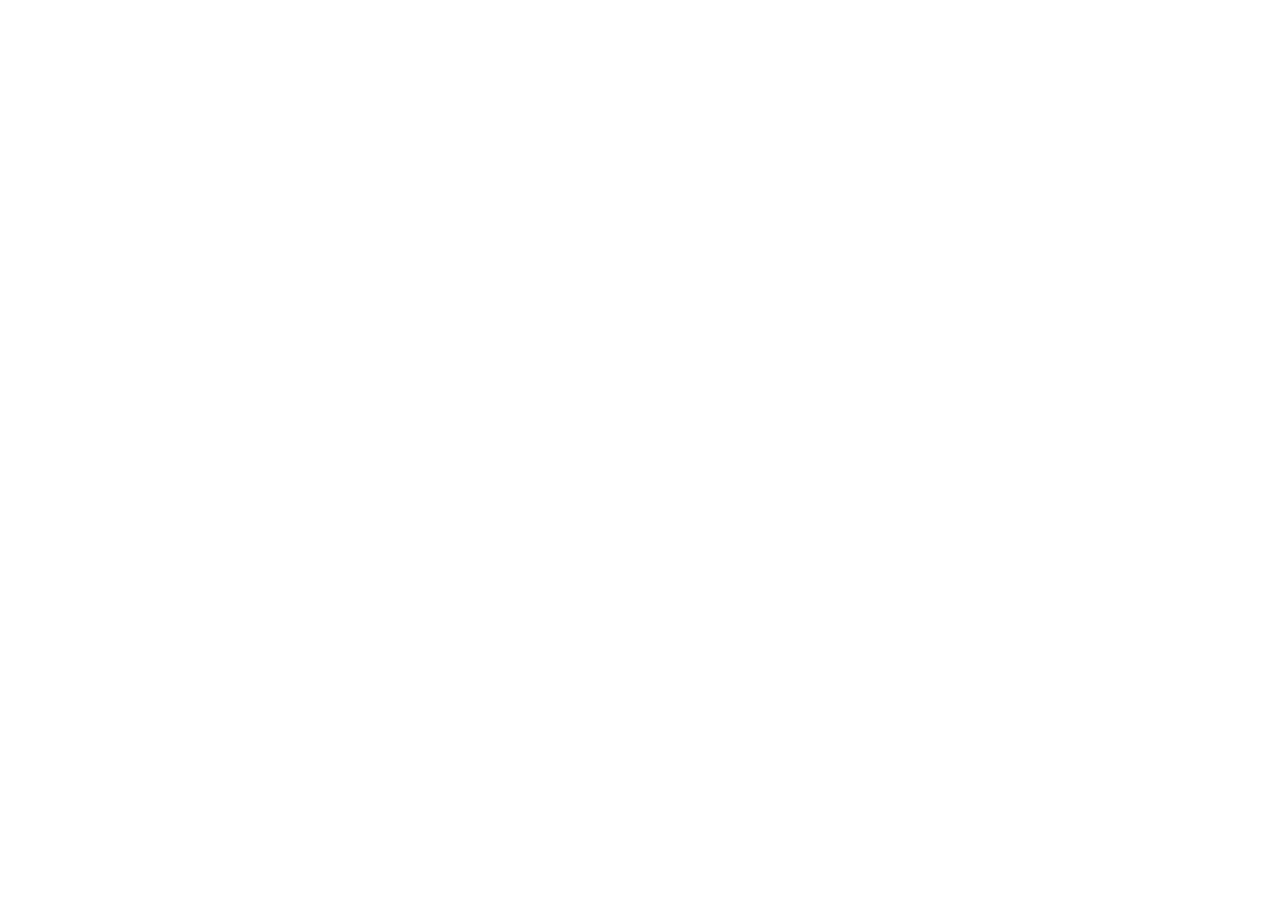
==== index.html @ 864fdc72 "création du depot ,arborescence et structurehtml" ====
<!DOCTYPE html>
<html lang="fr">
<head>
    <meta charset="UTF-8">
    <meta name="viewport" content="width=device-width, initial-scale=1.0">
    <title>contact AfriconnectSummit</title>
    <link rel="stylesheet" href="css/style.css">
</head>
<body>





 <script src="js/main.js"></script>
</body>
</html>
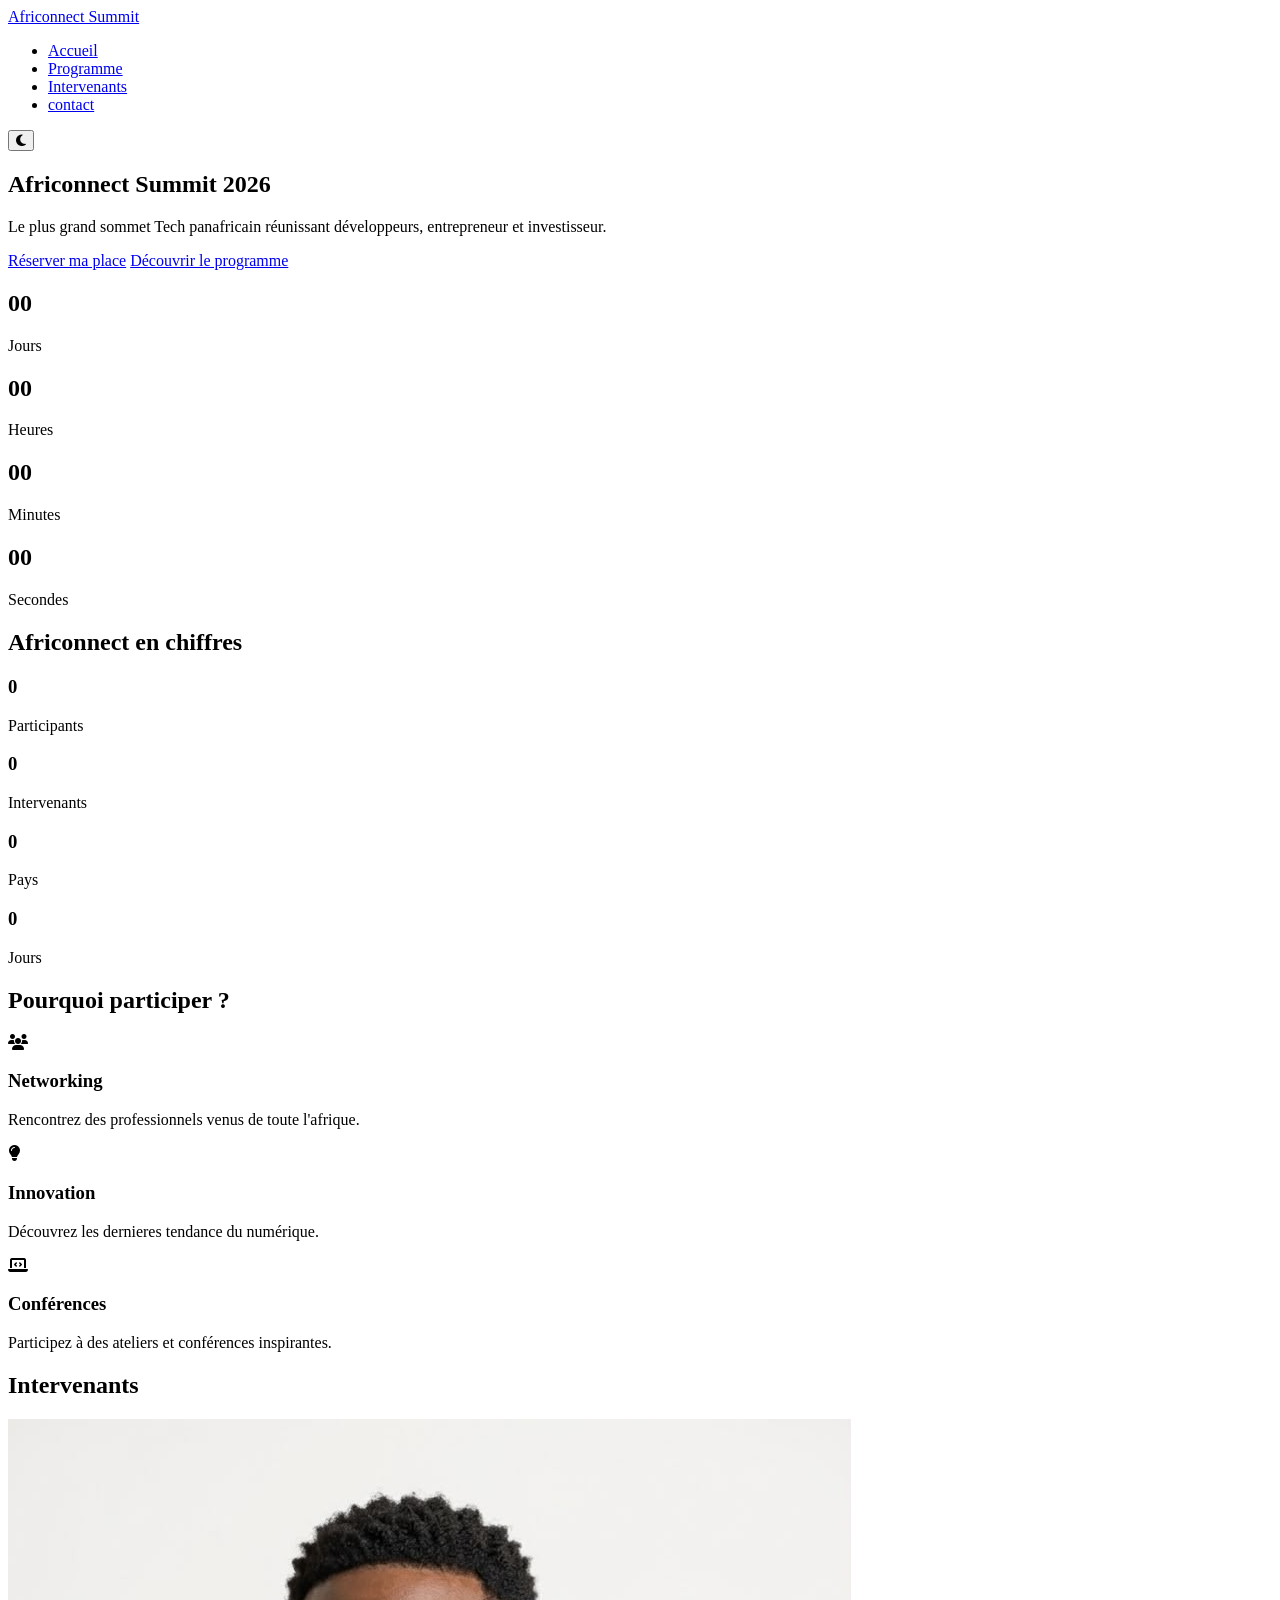
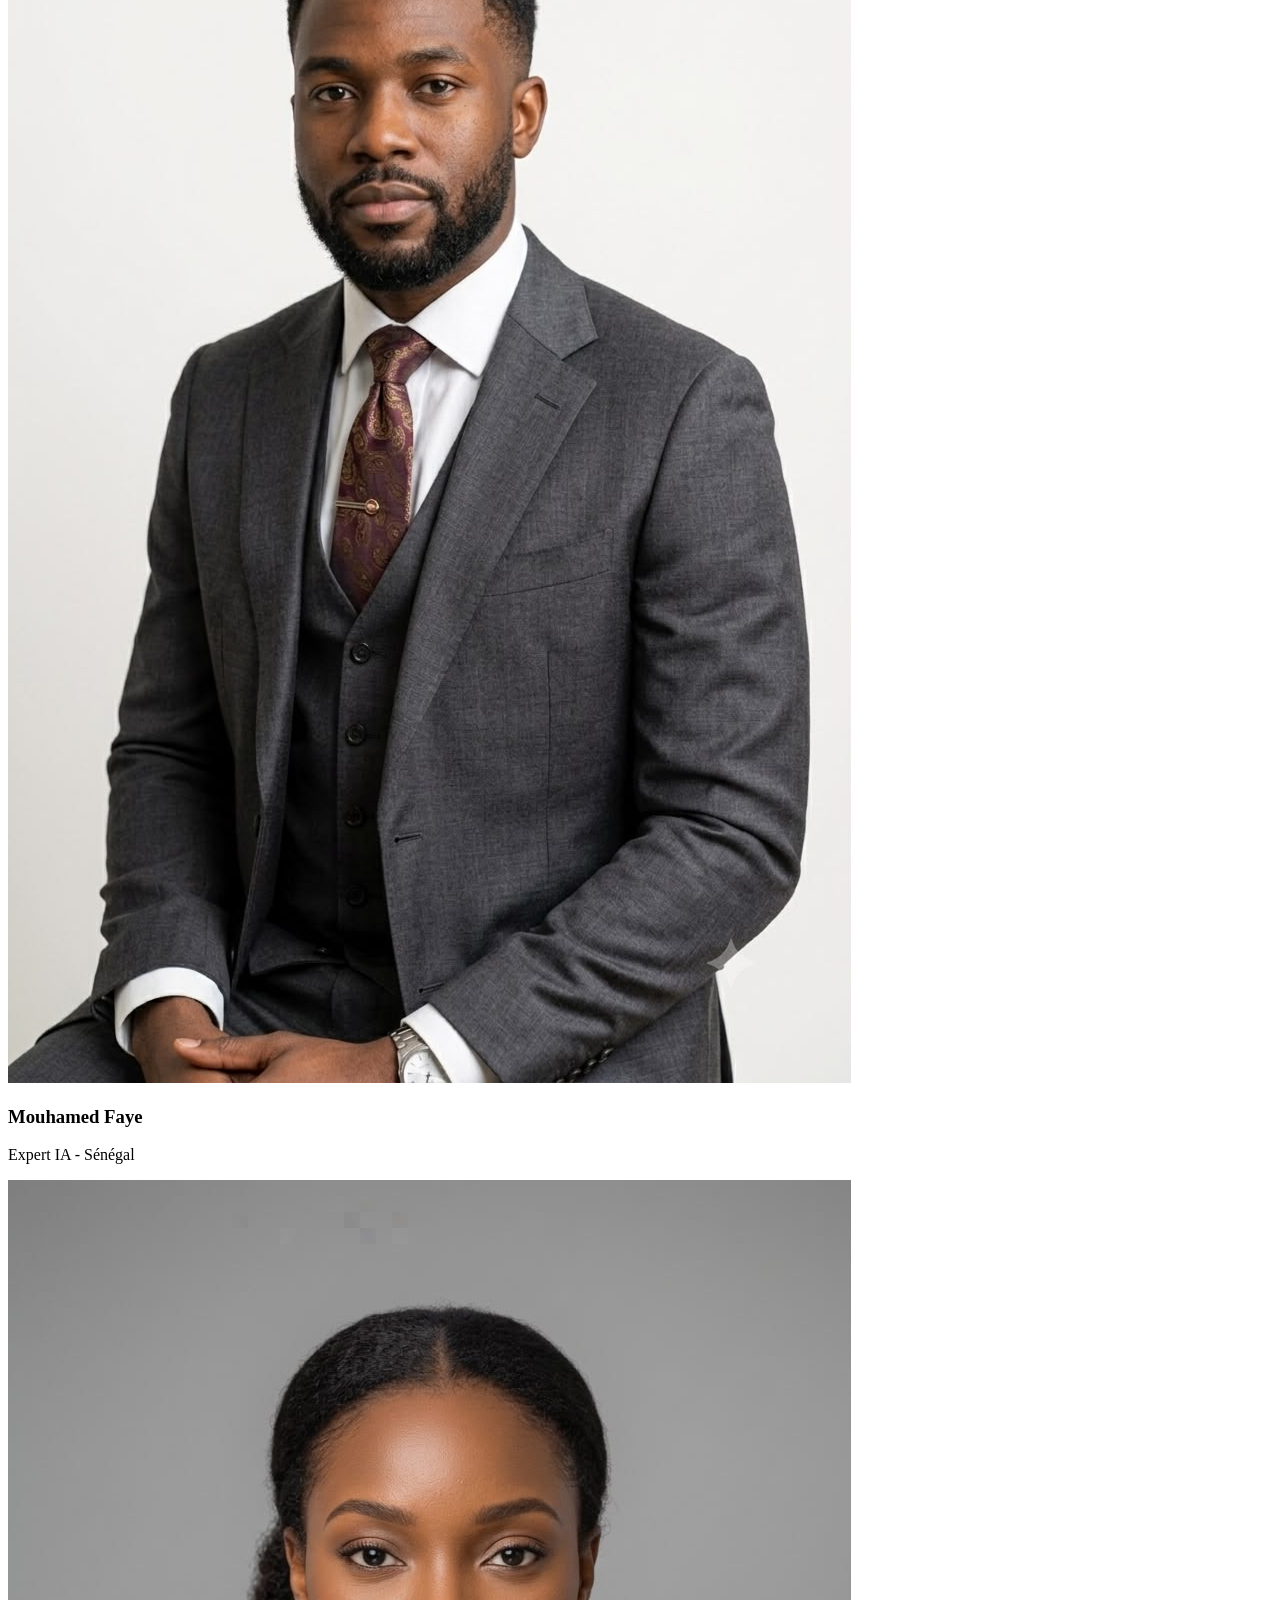
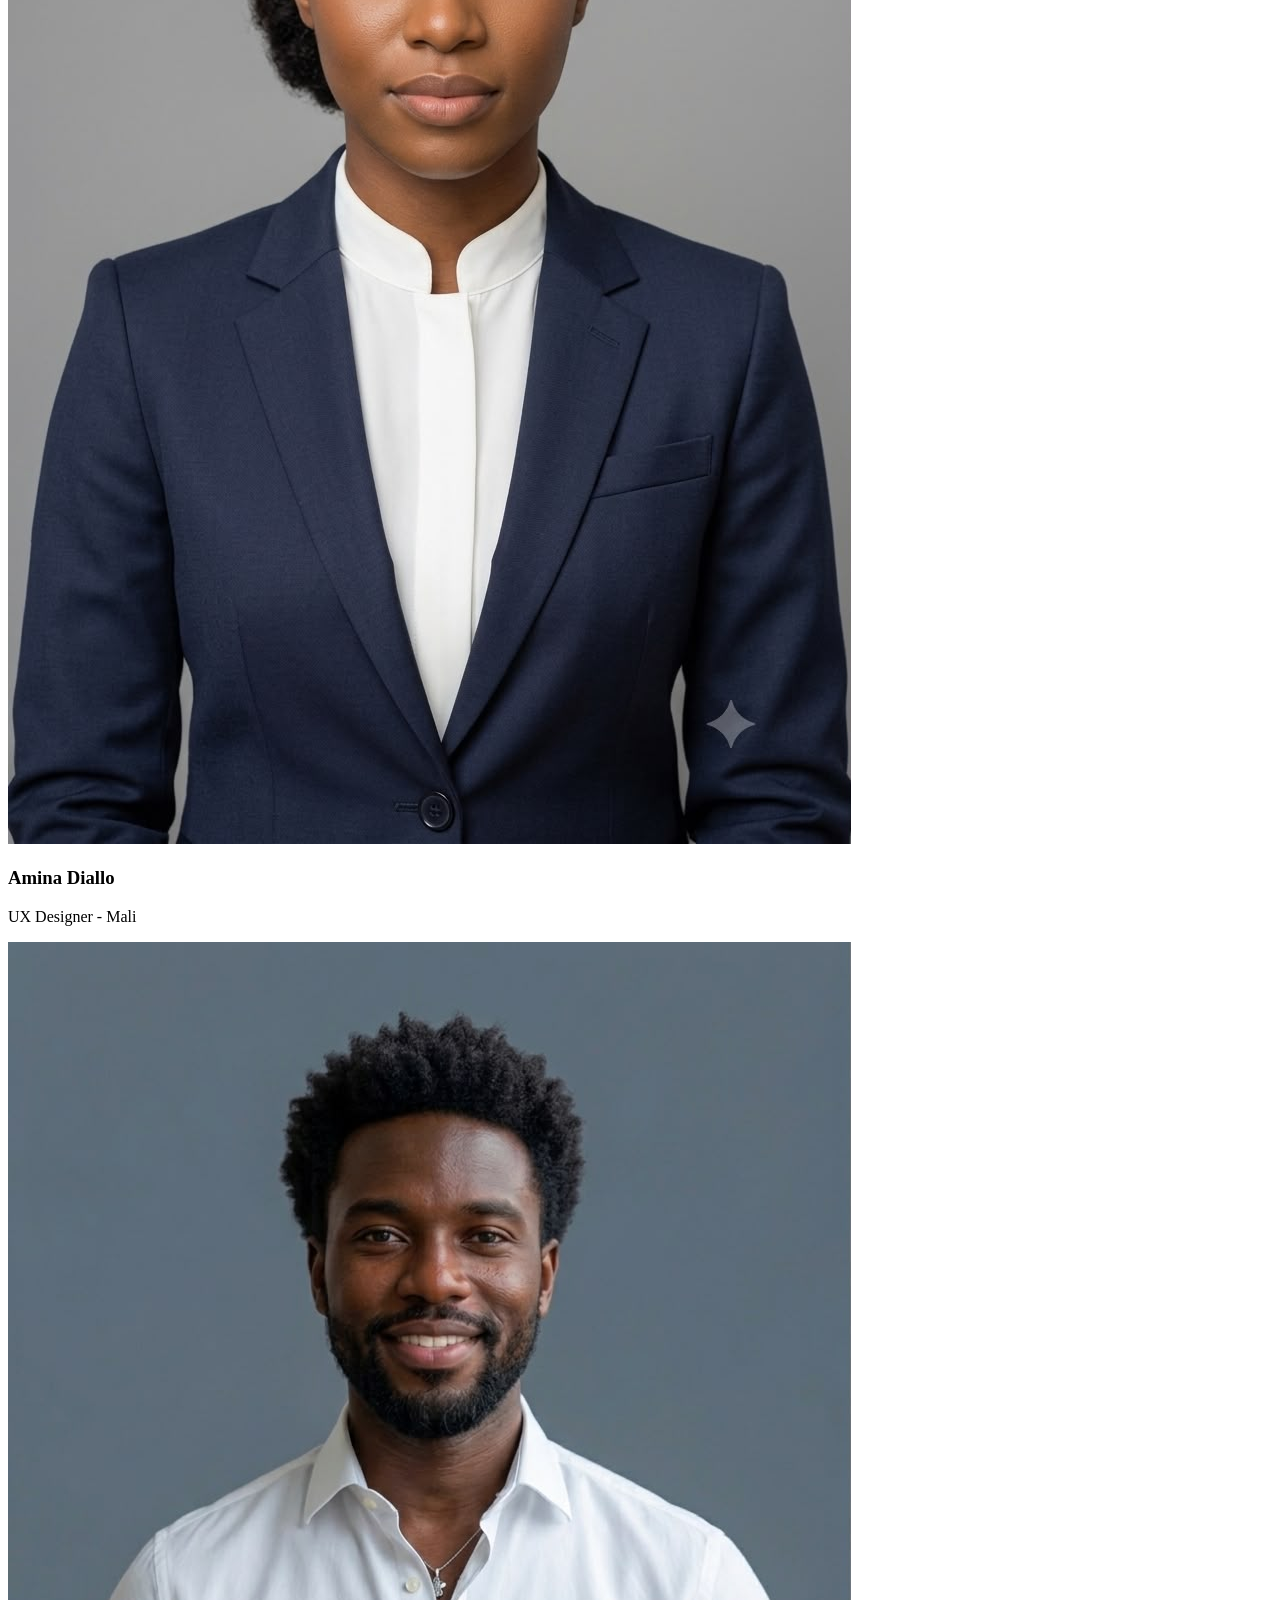
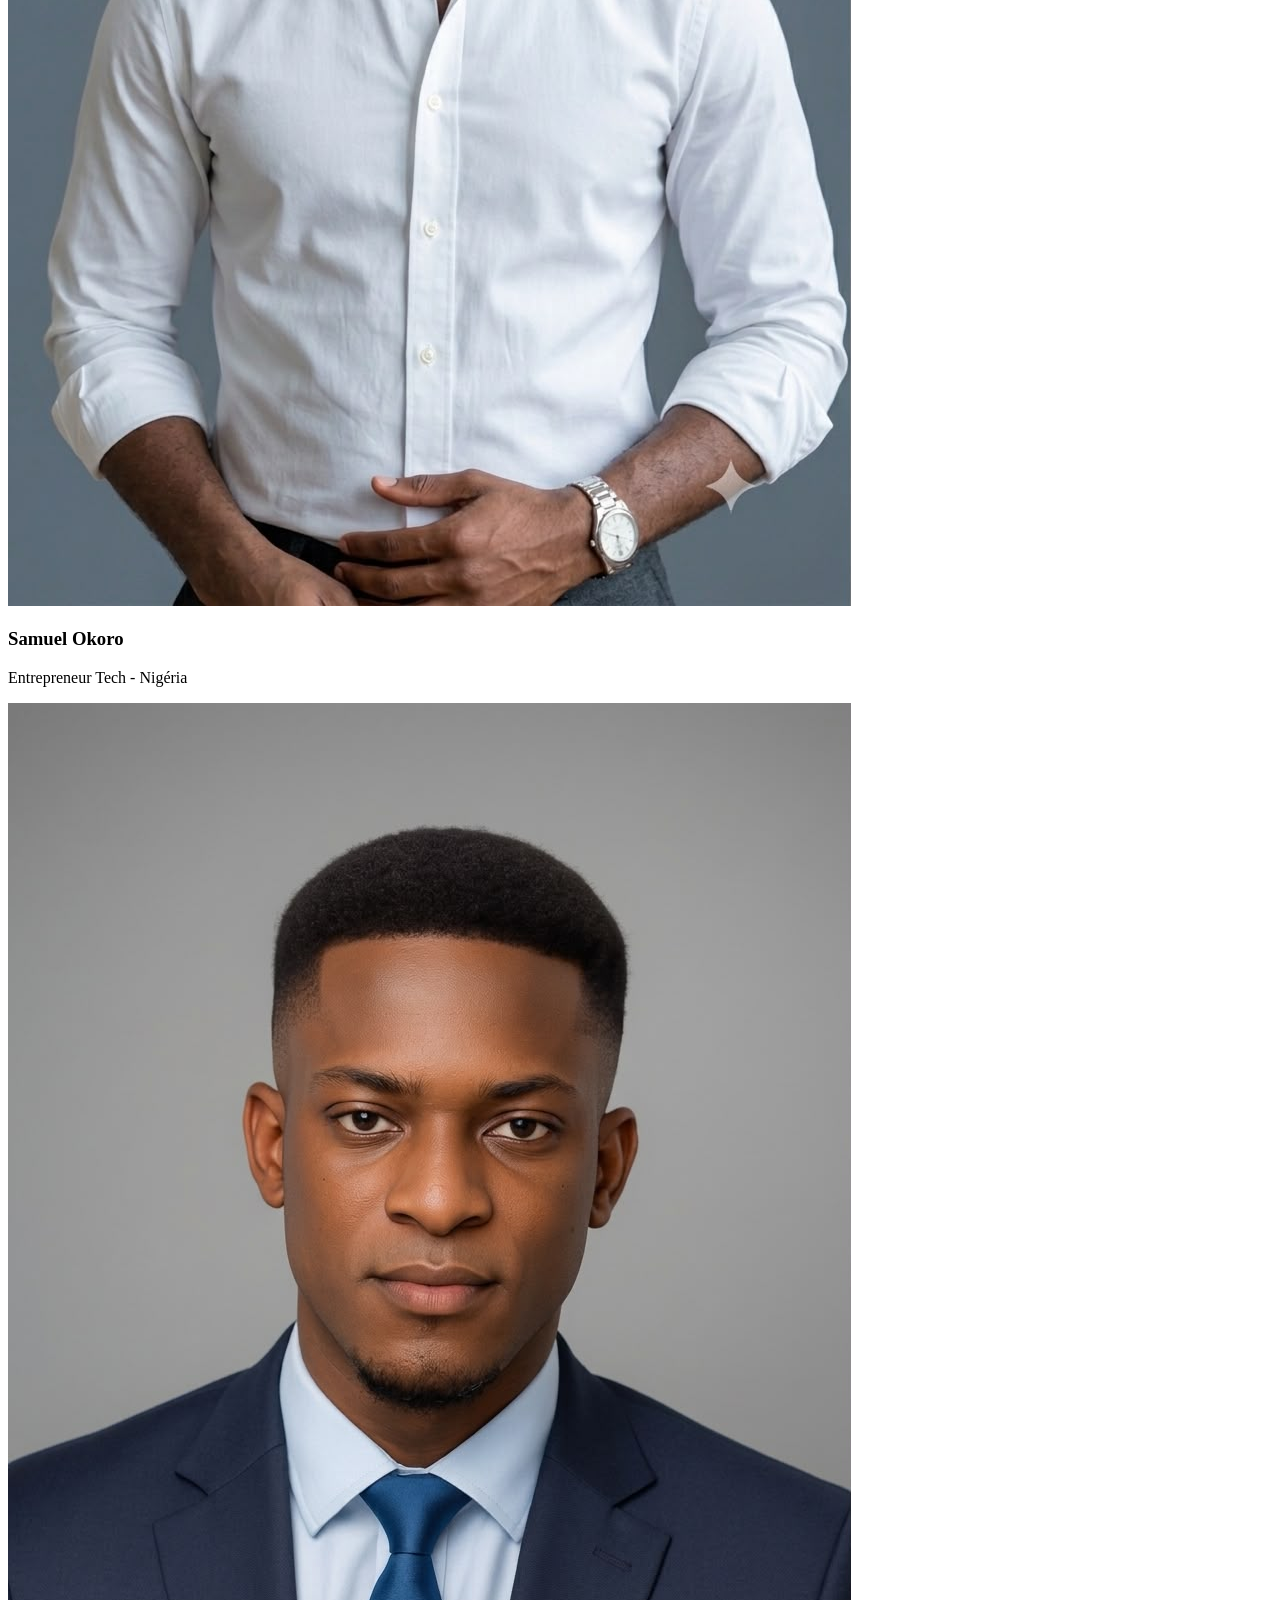
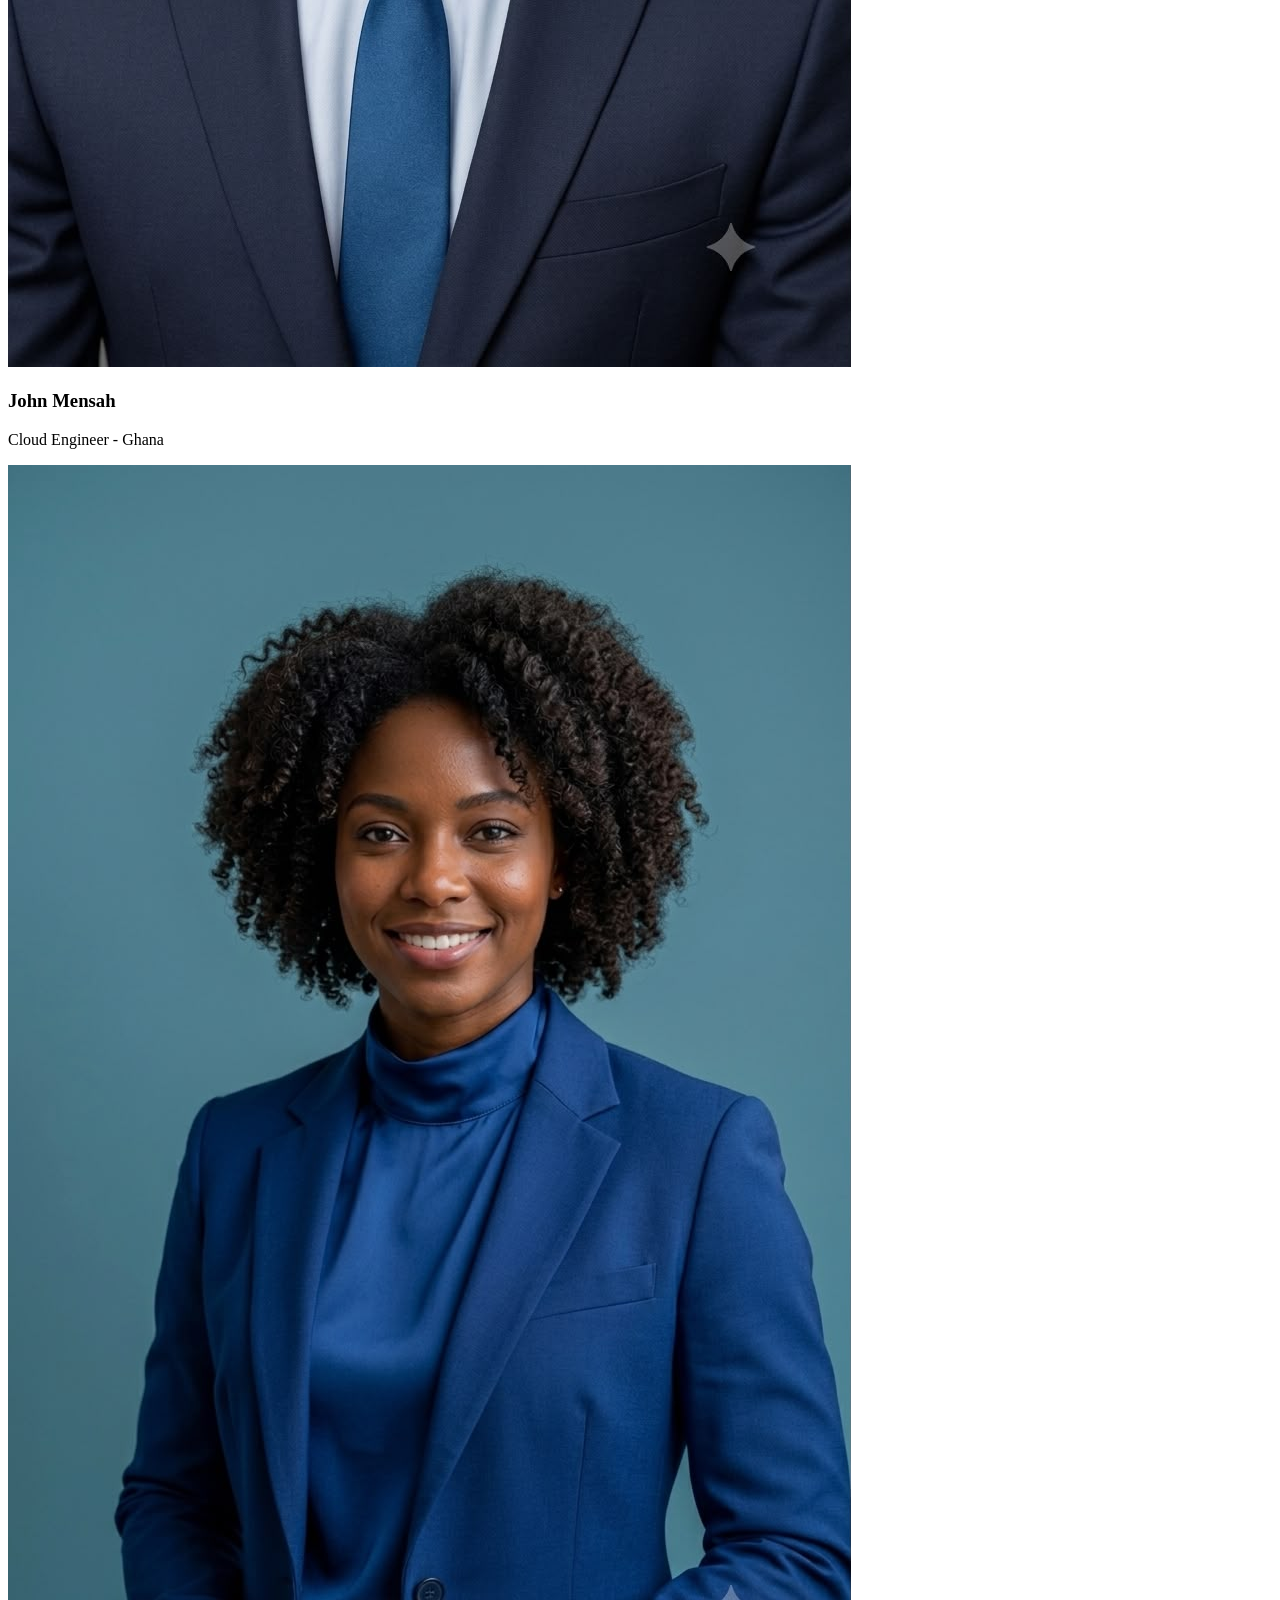
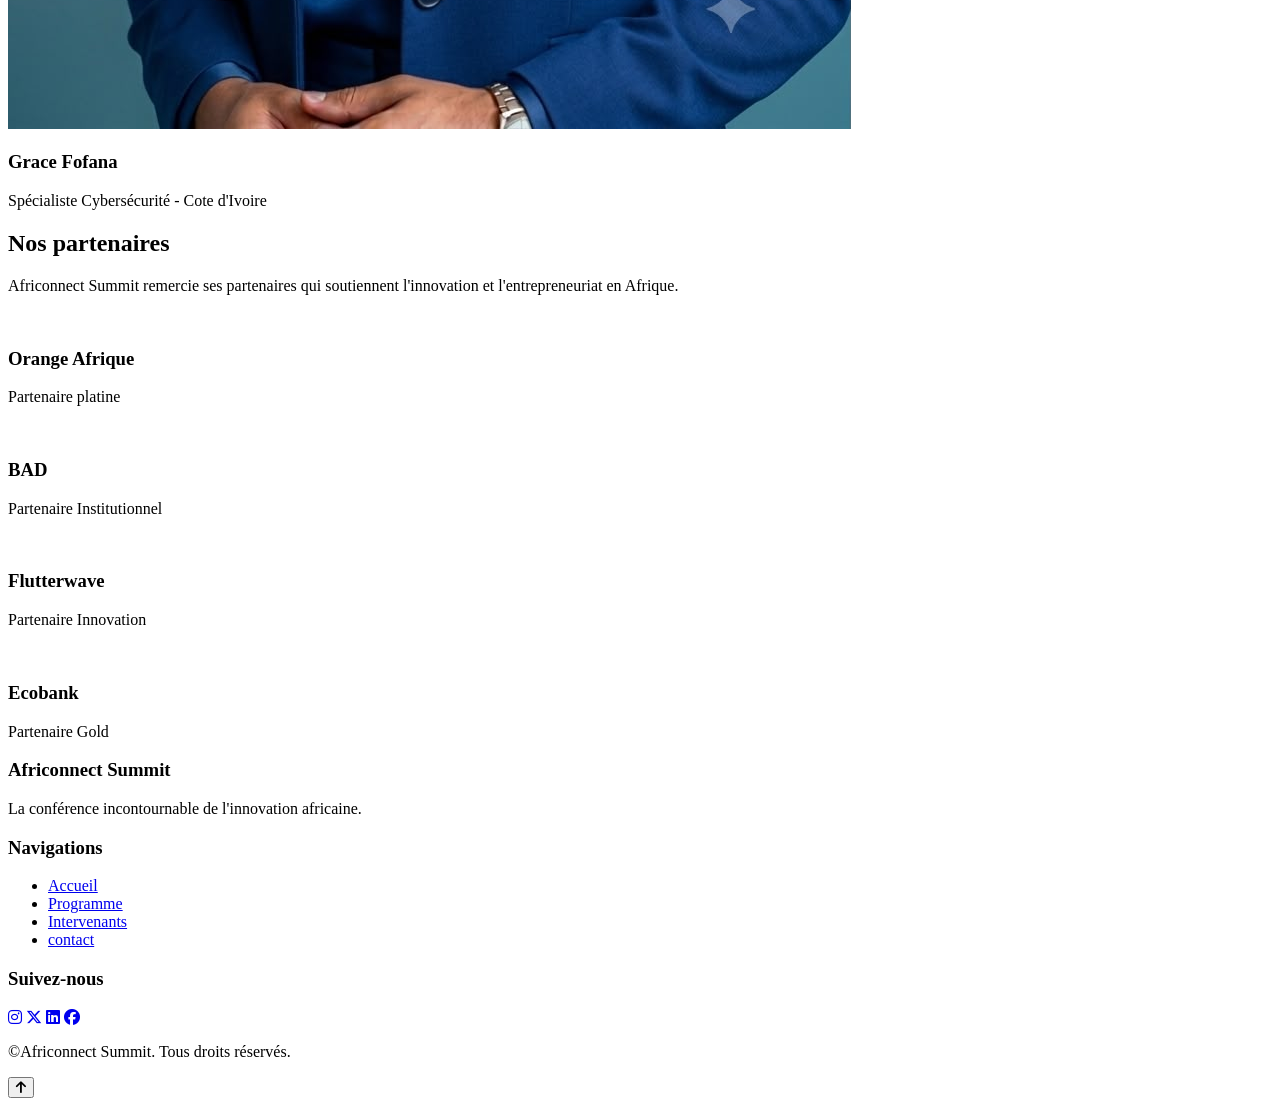
==== commit f14b3510: "Structute HTML compléte des 4 pages avec les images" ====
--- a/index.html
+++ b/index.html
@@ -3,14 +3,210 @@
 <head>
     <meta charset="UTF-8">
     <meta name="viewport" content="width=device-width, initial-scale=1.0">
-    <title>contact AfriconnectSummit</title>
+    <title>Accueil AfriconnectSummit</title>
+     <!-- Google Fonts -->
+    <link rel="preconnect" href="https://fonts.googleapis.com">
+    <link rel="preconnect" href="https://fonts.gstatic.com" crossorigin>
+    <link href="https://fonts.googleapis.com/css2?family=Inter:wght@300;400;500;700&family=Space+Grotesk:wght@500;700&display=swap" 
+    rel="stylesheet">
+      <!-- Font Awesome (pour les icônes) -->
+    <link rel="stylesheet"
+    href="https://cdnjs.cloudflare.com/ajax/libs/font-awesome/6.7.2/css/all.min.css">
+    <!-- CSS -->
     <link rel="stylesheet" href="css/style.css">
 </head>
 <body>
-
-
-
-
+<header class="header">
+    <nav class="navbar">
+        <a href="index.html" class="logo">Africonnect Summit</a>
+        <ul class="nav-links">
+            <li><a href="index.html">Accueil</a></li>
+            <li><a href="programme.html">Programme</a></li>
+            <li><a href="intervenants.html">Intervenants</a></li>
+            <li><a href="contact.html">contact</a></li>
+        </ul>
+        <div class="nav-actions">
+            <button id="theme-btn">
+                <i class="fa-solid fa-moon"></i>
+            </button>
+        </div>
+    </nav>
+</header>
+<main>
+    <section class="hero">
+        <div class="hero-content">
+            <h1>Africonnect Summit 2026</h1>
+            <p>
+                Le plus grand sommet Tech panafricain réunissant développeurs,
+                entrepreneur et investisseur.
+            </p>
+            <div class="hero-buttons">
+                <a href="contact.html">Réserver ma place</a>
+                <a href="programme.html">Découvrir le programme</a>
+            </div>
+            <div id="countdown">
+                <div>
+                    <h2 id="days">00</h2>
+                    <span>Jours</span>
+                </div>
+                <div>
+                    <h2 id="hours">00</h2>
+                    <span>Heures</span>
+                </div>
+                <div>
+                    <h2 id="minutes">00</h2>
+                    <span>Minutes</span>
+                </div>
+                <div>
+                    <h2 id="seconds">00</h2>
+                    <span>Secondes</span>
+                </div>
+            </div>
+        </div>
+    </section>
+
+    <section class="stats">
+        <h2>Africonnect en chiffres</h2>
+        <div class="stats-grid">
+            <article>
+                <h3 class="counter" data-target="1200">0</h3>
+                <p>Participants</p>
+            </article>
+            <article>
+                <h3 class="counter" data-target="48">0</h3>
+                <p>Intervenants</p>
+            </article>
+            <article>
+                <h3 class="counter" data-target="12">0</h3>
+                <p>Pays</p>
+            </article>
+            <article>
+                <h3 class="counter" data-target="3">0</h3>
+                <p>Jours</p>
+            </article>
+        </div>
+    </section>
+    <section class="why">
+        <h2> Pourquoi participer ?</h2>
+        <div class="why-grid">
+            <article>
+                <i class="fa-solid fa-users"></i>
+                <h3>Networking</h3>
+                <p>
+                    Rencontrez des professionnels venus de toute l'afrique.
+                </p>
+            </article>
+            <article>
+                <i class="fa-solid fa-lightbulb"></i>
+                <h3>Innovation</h3>
+                <p>
+                   Découvrez les dernieres tendance du numérique. 
+                </p>
+            </article>
+             <article>
+                <i class="fa-solid fa-laptop-code"></i>
+                <h3>Conférences</h3>
+                <p>
+                    Participez à des ateliers et conférences inspirantes.
+                </p>
+            </article>
+        </div>
+    </section>
+
+    <section class="speakers">
+        <h2>Intervenants</h2>
+        <div class="speaker-grid">
+            <article  class="speaker-card">
+                <img src="images/Mouhamed Faye.jpeg" alt="Mouhamed Faye">
+                <h3>Mouhamed Faye</h3>
+                <p>Expert IA - Sénégal</p>
+            </article>
+            <article  class="speaker-card">
+                <img src="images/Amina Diallo.jpeg" alt="Amina Diallo">
+                <h3>Amina Diallo</h3>
+                <p>UX Designer - Mali</p>
+            </article>
+            <article  class="speaker-card">
+                <img src="images/Samuel Okoro.jpeg" alt="Samuel Okoro">
+                <h3>Samuel Okoro</h3>
+                <p>Entrepreneur Tech - Nigéria</p>
+            </article>
+            <article  class="speaker-card">
+                <img src="images/John Mensah.jpeg" alt="John Mensah">
+                <h3>John Mensah</h3>
+                <p>Cloud Engineer - Ghana</p>
+            </article>
+            <article  class="speaker-card">
+                <img src="images/Grace Fofana.jpeg" alt="Grace Fofana">
+                <h3>Grace Fofana</h3>
+                <p>Spécialiste Cybersécurité - Cote d'Ivoire</p>
+            </article>
+        </div>
+    </section>
+
+    <section class="sponsors">
+        <h2>Nos partenaires</h2>
+        <p  class="section-text">
+            Africonnect Summit remercie ses partenaires qui soutiennent 
+            l'innovation et l'entrepreneuriat en Afrique.
+        </p>
+        <div class="sponsor-grid">
+            <article class="sponsor-card">
+                <img src="" alt="">
+                <h3>Orange Afrique</h3>
+                <p>Partenaire platine</p>
+            </article>
+            <article class="sponsor-card">
+                <img src="" alt="">
+                <h3>BAD</h3>
+                <p>Partenaire Institutionnel</p>
+            </article>
+            <article class="sponsor-card">
+                <img src="" alt="">
+                <h3>Flutterwave</h3>
+                <p>Partenaire Innovation</p>
+            </article>
+            <article class="sponsor-card">
+                <img src="" alt="">
+                <h3>Ecobank</h3>
+                <p>Partenaire Gold</p>
+            </article>
+        </div>
+    </section>
+</main> 
+
+<footer>
+    <div  class="footer-container">
+        <div>
+            <h3>Africonnect Summit</h3>
+            <p>
+                La conférence incontournable de l'innovation africaine.
+            </p>
+        </div>
+        <div>
+            <h3>Navigations</h3>
+            <ul>
+                <li><a href="index.html">Accueil</a></li>
+                <li><a href="programme.html">Programme</a></li>
+                <li><a href="intervenants.html">Intervenants</a></li>
+                <li><a href="contact.html">contact</a></li>
+            </ul>
+        </div>
+        <div>
+            <h3>Suivez-nous</h3>
+            <a href="#"><i  class="fab fa-instagram"></i></a>
+            <a href="#"><i  class="fab fa-x-twitter"></i></a>
+            <a href="#"><i class="fab fa-linkedin"></i></a>
+            <a href="#"><i class="fab fa-facebook"></i></a>
+        </div>
+    </div>
+    <p class="copyright">
+       &copy;<span id="year"></span>Africonnect Summit. Tous droits réservés.
+    </p>
+</footer>
+<button id="topBtn">
+        <i class="fa-solid fa-arrow-up"></i>
+</button>
 
  <script src="js/main.js"></script>
 </body>
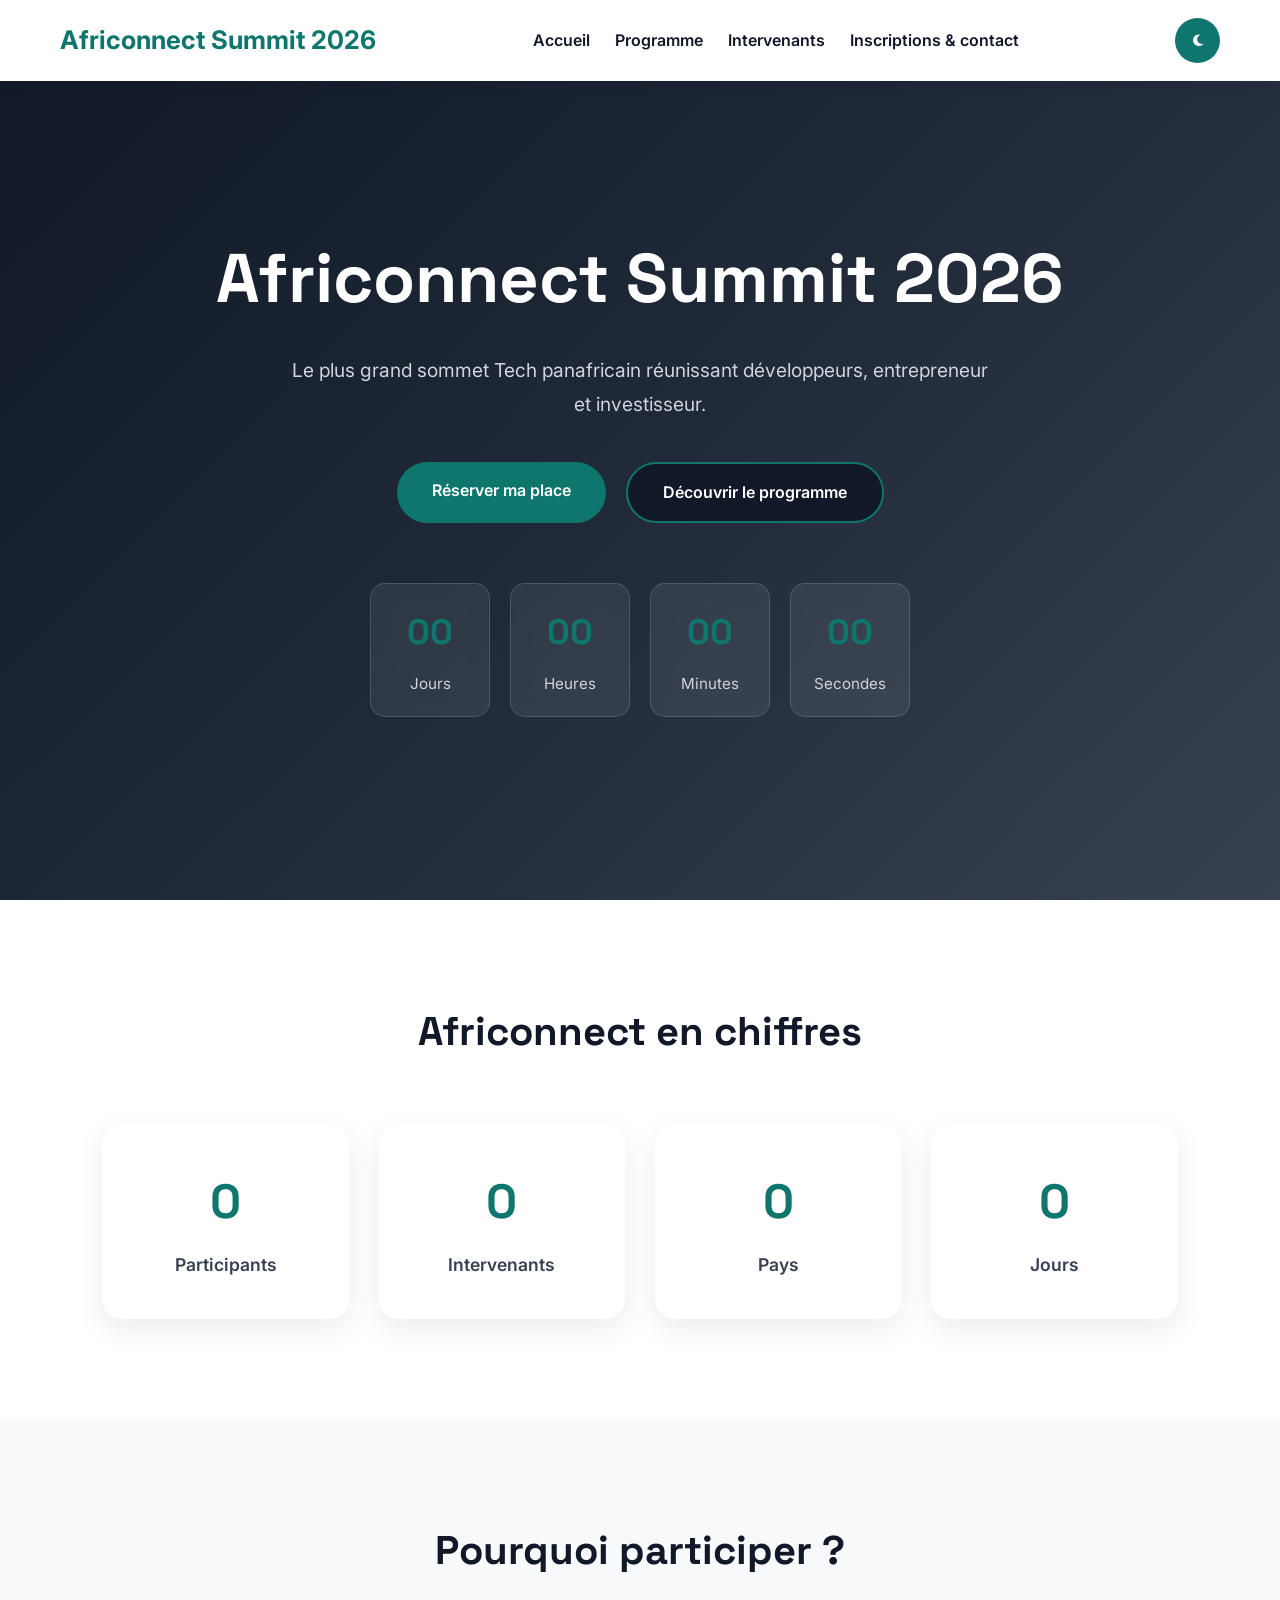
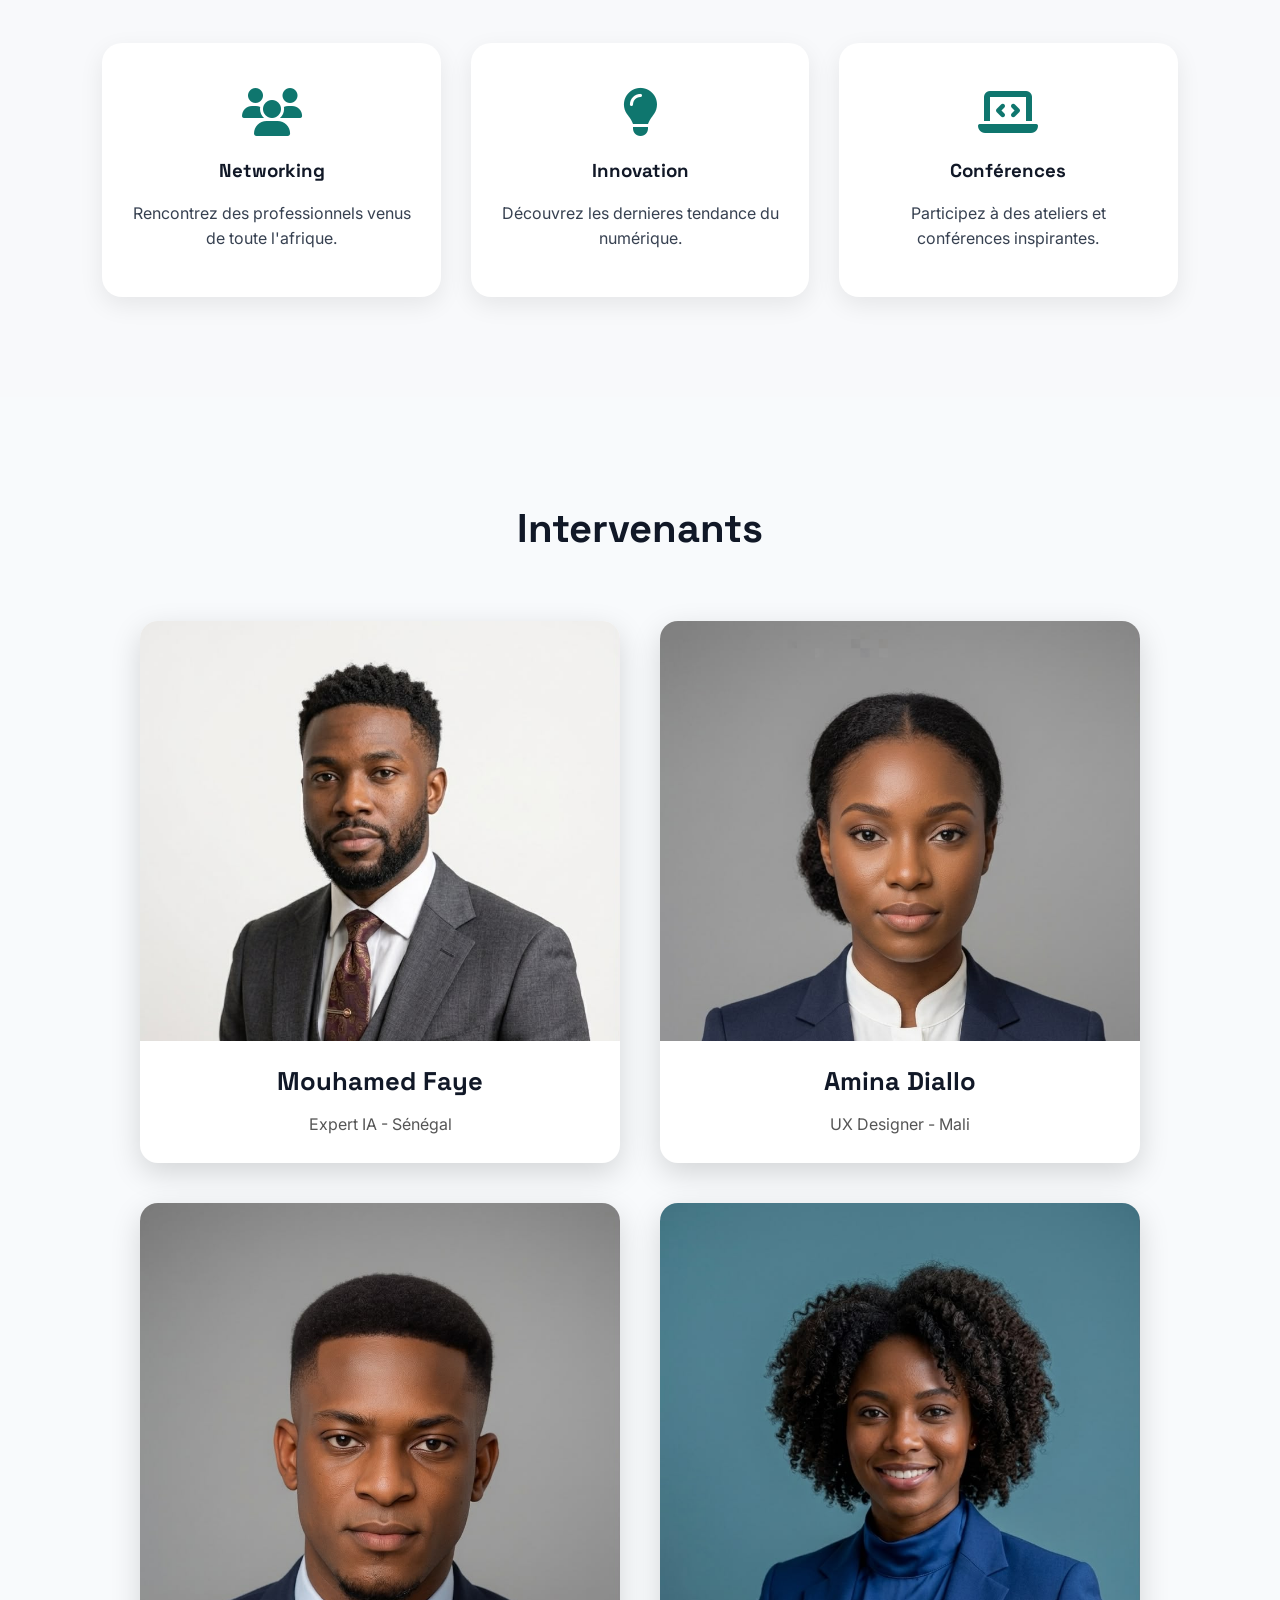
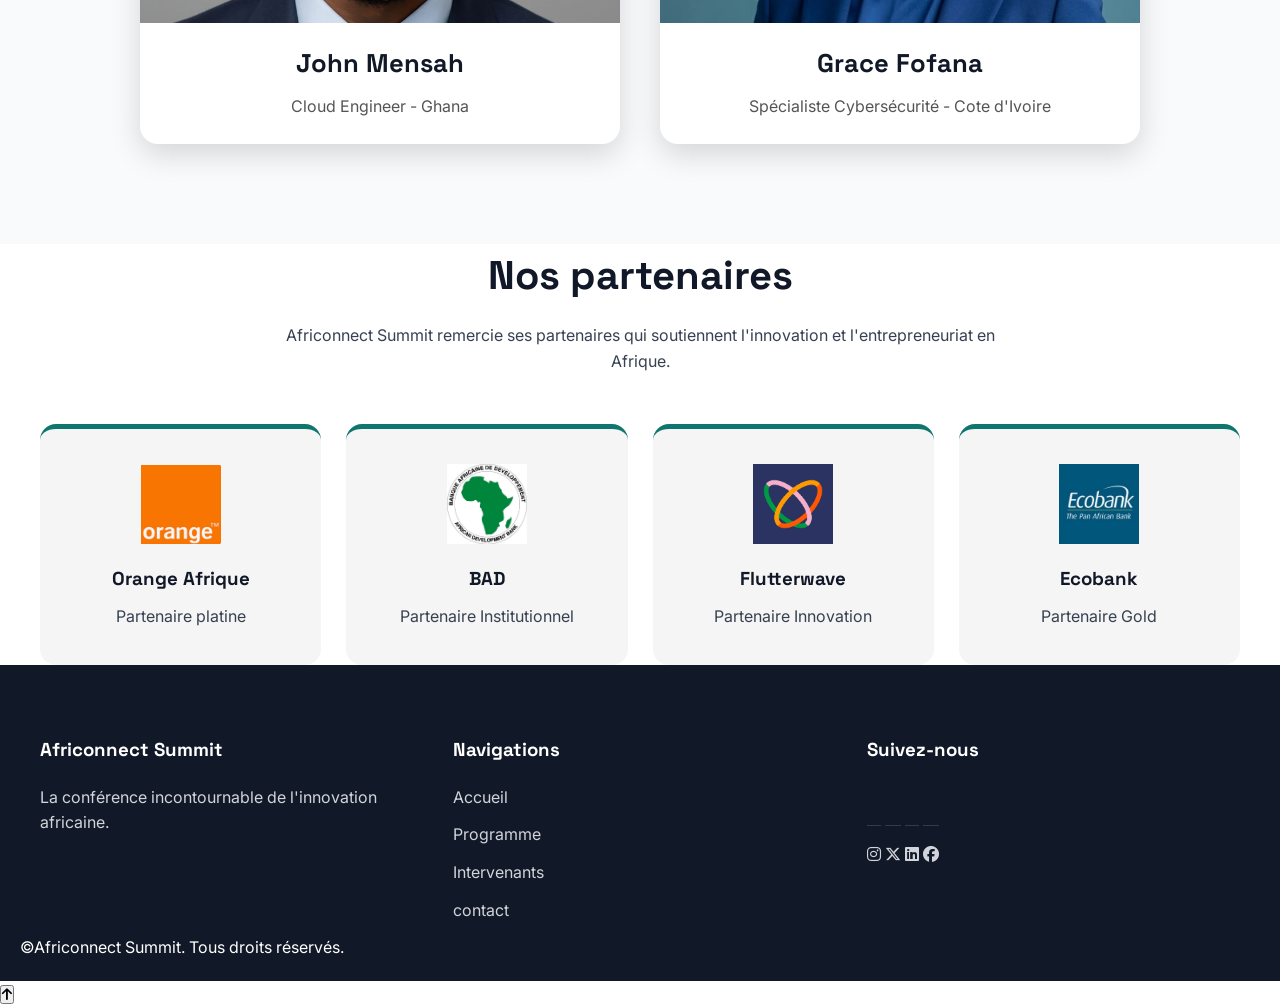
==== commit 36517420: "CSS:style,dark-mode et media queries" ====
--- a/index.html
+++ b/index.html
@@ -18,12 +18,12 @@
 <body>
 <header class="header">
     <nav class="navbar">
-        <a href="index.html" class="logo">Africonnect Summit</a>
+        <a href="index.html" class="logo">Africonnect Summit 2026</a>
         <ul class="nav-links">
             <li><a href="index.html">Accueil</a></li>
             <li><a href="programme.html">Programme</a></li>
             <li><a href="intervenants.html">Intervenants</a></li>
-            <li><a href="contact.html">contact</a></li>
+            <li><a href="contact.html">Inscriptions & contact</a></li>
         </ul>
         <div class="nav-actions">
             <button id="theme-btn">
@@ -127,11 +127,6 @@
                 <p>UX Designer - Mali</p>
             </article>
             <article  class="speaker-card">
-                <img src="images/Samuel Okoro.jpeg" alt="Samuel Okoro">
-                <h3>Samuel Okoro</h3>
-                <p>Entrepreneur Tech - Nigéria</p>
-            </article>
-            <article  class="speaker-card">
                 <img src="images/John Mensah.jpeg" alt="John Mensah">
                 <h3>John Mensah</h3>
                 <p>Cloud Engineer - Ghana</p>
@@ -152,22 +147,22 @@
         </p>
         <div class="sponsor-grid">
             <article class="sponsor-card">
-                <img src="" alt="">
+                <img src="images/orange.jpeg" alt="orange">
                 <h3>Orange Afrique</h3>
                 <p>Partenaire platine</p>
             </article>
             <article class="sponsor-card">
-                <img src="" alt="">
+                <img src="images/BAD.jpeg" alt="BAD">
                 <h3>BAD</h3>
                 <p>Partenaire Institutionnel</p>
             </article>
             <article class="sponsor-card">
-                <img src="" alt="">
+                <img src="images/Flutterwave.jpeg" alt="Flutterwave">
                 <h3>Flutterwave</h3>
                 <p>Partenaire Innovation</p>
             </article>
             <article class="sponsor-card">
-                <img src="" alt="">
+                <img src="images/Ecobank.jpeg" alt="Ecobank">
                 <h3>Ecobank</h3>
                 <p>Partenaire Gold</p>
             </article>
--- a/css/style.css
+++ b/css/style.css
@@ -0,0 +1,1688 @@
+:root{
+    --primary:#0f766e;
+    --secondary:#14B8A6;
+    --accent:#f59e0b;
+    --dark:#111827;
+    --light:#ffffff;
+    --gray:#f5f5f5;
+    --text:#374151;
+    --radius:12px;
+    --shadow:0 8px 25px rgba(0,0,0,0.12);
+    --transition:.3s ease;
+}
+
+*{
+    margin: 0;
+    padding: 0;
+    box-sizing: border-box;
+}
+
+html{
+    scroll-behavior: smooth;
+}
+
+body{
+    font-family:"Inter", sans-serif;
+    background: var(--light);
+    color: var(--text);
+    line-height: 1.6;
+}
+
+img{
+    width: 100%;
+    display: block;
+}
+
+a{
+    text-decoration: none;
+}
+
+ul{
+    list-style: none;
+}
+
+h1,h2,h3{
+    font-family: "Space Grotesk", sans-serifs;
+    color: var(--dark);
+}
+
+.section{
+    padding: 90px 20px;
+}
+
+.container{
+    width: 90%;
+    max-width: 1200px;
+    margin: auto;
+}
+
+/* CSS Header */
+
+.header{
+    position: fixed;
+    top: 0;
+    width: 100%;
+    background: #fff;
+    box-shadow: 0 2px 15px rgba(0,0,0,.08);
+    z-index: 1000;
+}
+.navbar{
+    max-width: 1200px;
+    margin: auto;
+    display: flex;
+    justify-content: space-between;
+    align-items: center;
+    padding: 18px 20px;
+}
+
+.logo{
+    font-size: 1.6rem;
+    font-weight: bold;
+    color: var(--primary);
+}
+
+.nav-links{
+    display: flex;
+    gap: 25px;
+}
+
+.nav-links a{
+    color: var(--dark);
+    font-weight: 600;
+    transition: var(--transition);
+}
+
+.nav-links a:hover,
+.nav-links a:active{
+    color: var(--primary);
+}
+
+.nav-actions{
+    display: flex;
+    align-items: center;
+    gap: 15px;
+}
+
+#theme-btn{
+    width: 45px;
+    height: 45px;
+    border: none;
+    border-radius: 50%;
+    cursor: pointer;
+    background: var(--primary);
+    color: #fff;
+    transition: var(--transition);
+}
+
+#theme-btn:hover{
+    background: var(--secondary);
+    transform: rotate(20deg);
+}
+
+#menu-btn{
+    display: none;
+}
+
+/* CSS Footer */
+
+footer{
+    background: var(--dark);
+    color: #fff;
+    padding: 70px 20px 20px;
+ }
+ .footer-container{
+    max-width: 1200px;
+    margin: auto;
+    display: grid;
+    grid-template-columns: repeat(3,1fr);
+    gap: 40px;
+ }
+
+ .footer-container h3{
+    margin-bottom: 20px;
+    color:  #fff;
+ }
+
+ .footer-container p,
+ .footer-container li{
+    margin-bottom: 12px;
+    color: #d1d5db;
+ }
+
+ .footer-container ul{
+    list-style: none;
+ }
+
+ .footer-container a{
+    color: #d1d5db;
+    transition: var(--transition);
+ }
+
+ .footer-container i{
+    text-align: center;
+    margin-top: 40px;
+    padding-top: 20px;
+    border-top: 1px solid rgba(255,255,255,.15);
+    color: #d1d5db;
+ }
+
+ /* Dark-mode Header */
+
+body.dark-mode .header{
+    background:#111827;
+    box-shadow:0 2px 15px rgba(0,0,0,.4);
+}
+
+body.dark-mode .logo{
+    color:var(--secondary);
+}
+
+body.dark-mode .nav-links a{
+    color:#f3f4f6;
+}
+
+body.dark-mode .nav-links a:hover,
+body.dark-mode .nav-links a.active{
+    color:var(--secondary);
+}
+
+body.dark-mode #theme-btn{
+    background:var(--secondary);
+    color:#fff;
+}
+
+body.dark-mode #theme-btn:hover{
+    background:var(--secondary);
+}
+
+/* Dark-mode Footer */
+
+body.dark-mode footer{
+    background:#030712;
+}
+
+body.dark-mode .footer-container h3{
+    color:#fff;
+}
+
+body.dark-mode .footer-container p,
+body.dark-mode .footer-container li,
+body.dark-mode .footer-container a,
+body.dark-mode .footer-container i{
+    color:#d1d5db;
+}
+
+body.dark-mode .footer-container a:hover{
+    color:var(--secondary);
+}
+/* CSS Page accueil */
+
+/* Hero */
+
+.hero{
+    min-height:100vh;
+    background:linear-gradient(135deg,#111827,#1f2937,#374151);
+    display:flex;
+    justify-content:center;
+    align-items:center;
+    text-align:center;
+    padding:120px 20px 80px;
+    color:#fff;
+}
+
+.hero-content{
+    max-width:850px;
+}
+
+.hero h1{
+    font-family:"Space Grotesk",sans-serif;
+    font-size:4.3rem;
+    font-weight:700;
+    margin-bottom:20px;
+    color:#fff;
+}
+
+.hero p{
+    max-width:700px;
+    margin:0 auto 40px;
+    font-size:1.2rem;
+    line-height:1.8;
+    color:#d1d5db;
+}
+
+/* Hero bouttons */
+
+.hero-buttons{
+    display:flex;
+    justify-content:center;
+    gap:20px;
+    margin-bottom:60px;
+    flex-wrap:wrap;
+}
+
+.hero-buttons a{
+    text-decoration:none;
+    padding:16px 35px;
+    border-radius:50px;
+    font-weight:600;
+    transition:.4s;
+}
+
+.hero-buttons a:first-child{
+    background: var(--primary);
+    color:#fff;
+}
+
+.hero-buttons a:first-child:hover{
+    background: var(--primary);
+    transform:translateY(-5px);
+}
+
+.hero-buttons a:last-child{
+    background:#111827;
+    color:#fff;
+    border:2px solid var(--primary);
+}
+
+.hero-buttons a:last-child:hover{
+    background:var(--primary);
+    transform:translateY(-5px);
+}
+
+/* Countdown */
+
+#countdown{
+    display:flex;
+    justify-content:center;
+    gap:20px;
+    flex-wrap:wrap;
+}
+
+#countdown div{
+    width:120px;
+    padding:20px;
+    border-radius:15px;
+    background:rgba(255,255,255,.08);
+    backdrop-filter:blur(10px);
+    border:1px solid rgba(255,255,255,.15);
+}
+
+#countdown h2{
+    font-size:2.2rem;
+    color: var(--primary);
+    margin-bottom:10px;
+}
+
+#countdown span{
+    color:#d1d5db;
+    font-size:.95rem;
+}
+
+/* Statistiques */
+
+.stats{
+    padding:100px 8%;
+    text-align:center;
+}
+
+.stats h2{
+    font-size:2.5rem;
+    margin-bottom:60px;
+}
+
+.stats-grid{
+    display:grid;
+    grid-template-columns:repeat(auto-fit,minmax(220px,1fr));
+    gap:30px;
+}
+
+.stats-grid article{
+    background:#fff;
+    padding:40px;
+    border-radius:20px;
+    box-shadow:0 10px 30px rgba(0,0,0,.08);
+    transition:.4s;
+}
+
+.stats-grid article:hover{
+    transform:translateY(-10px);
+}
+
+.counter{
+    font-size:3rem;
+    color: var(--primary);
+    margin-bottom:10px;
+}
+
+.stats-grid p{
+    font-size:1.1rem;
+    font-weight:600;
+}
+
+/* Pourquoi Participer */
+
+.why{
+    padding:100px 8%;
+    background:#f8f9fb;
+    text-align:center;
+}
+
+.why h2{
+    margin-bottom:60px;
+    font-size:2.5rem;
+}
+
+.why-grid{
+    display:grid;
+    grid-template-columns:repeat(auto-fit,minmax(260px,1fr));
+    gap:30px;
+}
+
+.why article{
+    background:#fff;
+    padding:45px 30px;
+    border-radius:20px;
+    box-shadow:0 8px 25px rgba(0,0,0,.08);
+    transition:.4s;
+}
+
+.why article:hover{
+    transform:translateY(-10px);
+}
+
+.why i{
+    font-size:3rem;
+    color: var(--primary);
+    margin-bottom:20px;
+}
+
+.why h3{
+    margin-bottom:15px;
+}
+ 
+/* Intervenants */
+
+.speakers{
+    padding:100px 8%;
+    background:#f8fafc;
+    text-align:center;
+}
+
+.speakers h2{
+    font-size:2.5rem;
+    margin-bottom:60px;
+    text-align: center;
+}
+
+.speaker-grid{
+    display:grid;
+    grid-template-columns:repeat(2,1fr);
+    gap:40px;
+    max-width:1000px;
+    margin:auto;
+}
+
+.speaker-card{
+    background:#fff;
+    border-radius:20px;
+    overflow:hidden;
+    box-shadow:0 10px 25px rgba(0,0,0,.12);
+    transition:.4s;
+}
+
+.speaker-card:hover{
+    transform:translateY(-10px);
+    box-shadow:0 20px 40px rgba(0,0,0,.2);
+}
+
+.speaker-card img{
+    width:100%;
+    height:420px;
+    object-fit:cover;
+    object-position:top;
+}
+
+.speaker-card h3{
+    margin:20px 0 10px;
+    font-size:1.6rem;
+    font-family:"Space Grotesk",sans-serif;
+}
+
+.speaker-card p{
+    color:#555;
+    font-size:1rem;
+    padding-bottom:25px;
+}
+
+/* Sponsors */
+
+ .sponsors{
+    background: white;
+    text-align: center;
+ }
+ .sponsors h2{
+    font-size: 2.5rem;
+    margin-bottom: 15px;
+ }
+ .section-text{
+    max-width: 750px;
+    margin: 0 auto 50px;
+ }
+ .sponsor-grid{
+    max-width: 1200px;
+    margin: auto;
+    display: grid;
+    grid-template-columns: repeat(4,1fr);
+    gap: 25px;
+ }
+.sponsor-card{
+    background: var(--gray);
+    padding: 35px 20px;
+    border-radius: 16px;
+    transition: var(--transition);
+    border-top: 5px solid var(--primary);
+ }
+ .sponsor-card:hover{
+    transform: translateY(-10px);
+    box-shadow: var(--shadow);
+ }
+ .sponsor-card img{
+    width: 80px;
+    height: 80px;
+    object-fit: contain;
+    margin: 0 auto 20px;
+ }
+ .sponsor-card h3{
+    margin-bottom: 10px;
+ }
+ .sponsor-card p{
+    color: var(--text);
+ }
+
+/* Dark-mode - ACCUEIL  */
+
+
+body.dark-mode .hero{
+    background:linear-gradient(135deg,#030712,#111827,#1f2937);
+}
+
+body.dark-mode .hero h1{
+    color:#fff;
+}
+
+body.dark-mode .hero p{
+    color:#d1d5db;
+}
+
+body.dark-mode #countdown div{
+    background:rgba(255,255,255,.05);
+    border:1px solid rgba(255,255,255,.12);
+}
+
+body.dark-mode #countdown h2{
+    color:var(--primary);
+}
+
+body.dark-mode #countdown span{
+    color:#d1d5db;
+}
+
+/* Statistiques */
+
+body.dark-mode .stats{
+    background:#111827;
+}
+
+body.dark-mode .stats h2{
+    color:#fff;
+}
+
+body.dark-mode .stats-grid article{
+    background:#1f2937;
+    color:#fff;
+}
+
+body.dark-mode .stats-grid p{
+    color:#d1d5db;
+}
+
+/* Pourquoi participer */
+
+body.dark-mode .why{
+    background:#0f172a;
+}
+
+body.dark-mode .why h2{
+    color:#fff;
+}
+
+body.dark-mode .why article{
+    background:#1f2937;
+}
+
+body.dark-mode .why h3{
+    color:#fff;
+}
+
+body.dark-mode .why p{
+    color:#d1d5db;
+}
+
+body.dark-mode .why i{
+    color:var(--primary);
+}
+
+/* Intervenants */
+
+body.dark-mode .speakers{
+    background:#111827;
+}
+
+body.dark-mode .speakers h2{
+    color:#fff;
+}
+
+body.dark-mode .speaker-card{
+    background:#1f2937;
+}
+
+body.dark-mode .speaker-card h3{
+    color:#fff;
+}
+
+body.dark-mode .speaker-card p{
+    color:#d1d5db;
+}
+
+/* Sponsors */
+
+body.dark-mode .sponsors{
+    background:#0f172a;
+}
+
+body.dark-mode .sponsors h2{
+    color:#fff;
+}
+
+body.dark-mode .section-text{
+    color:#d1d5db;
+}
+
+body.dark-mode .sponsor-card{
+    background:#1f2937;
+    border-top:5px solid var(--primary);
+}
+
+body.dark-mode .sponsor-card h3{
+    color:#fff;
+}
+
+body.dark-mode .sponsor-card p{
+    color:#d1d5db;
+}
+
+ /* CSS PAGE INTERVENANTS */
+
+.page-banner{
+    background:linear-gradient(135deg,#111827,#1f2937,#374151);
+    color:#fff;
+    padding:140px 8% 90px;
+    text-align:center;
+}
+
+.banner-content{
+    max-width:850px;
+    margin:auto;
+}
+
+.page-banner h1{
+    font-family:"Space Grotesk",sans-serif;
+    font-size:3.5rem;
+    margin-bottom:20px;
+    color: #fff;
+    font-weight: 700;
+}
+
+.banner-description{
+    font-size:1.15rem;
+    color:#d1d5db;
+    line-height:1.8;
+}
+
+/* Fil d'Ariane */
+
+.breadcrumb{
+    margin:20px 0;
+}
+
+.breadcrumb ul{
+    display:flex;
+    justify-content:center;
+    gap:10px;
+    list-style:none;
+    padding:0;
+}
+
+.breadcrumb li{
+    color:#d1d5db;
+}
+
+.breadcrumb li::after{
+    content:"/";
+    margin-left:10px;
+}
+
+.breadcrumb li:last-child::after{
+    content:"";
+}
+
+.breadcrumb a{
+    color: var(--primary);
+    text-decoration:none;
+}
+
+.breadcrumb a:hover{
+    text-decoration:underline;
+}
+
+/* FILTRES */
+
+.speaker-filter{
+    padding:80px 20px 40px;
+    text-align:center;
+}
+
+.speaker-filter h2{
+    margin-bottom:25px;
+    font-size:2rem;
+}
+
+.filter-buttons{
+    display:flex;
+    justify-content:center;
+    flex-wrap:wrap;
+    gap:15px;
+}
+
+.filter-btn{
+    padding:12px 28px;
+    border:none;
+    border-radius:30px;
+    background:#E5E7EB;
+    cursor:pointer;
+    font-weight:600;
+    transition:.3s;
+}
+
+.filter-btn:hover,
+.filter-btn.active{
+    background:var(--primary);
+    color:#fff;
+}
+
+/* GRILLE */
+
+.speakers-container{
+    max-width:1400px;
+    margin:50px auto 100px;
+    padding:0 25px;
+
+    display:grid;
+    grid-template-columns:repeat(3,1fr);
+    gap:35px;
+}
+
+/* CARTE */
+
+.speaker-card{
+    background:#fff;
+    border-radius:18px;
+    overflow:hidden;
+    box-shadow:0 10px 30px rgba(0,0,0,.15);
+    transition:.4s;
+}
+
+.speaker-card:hover{
+    transform:translateY(-12px);
+    box-shadow:0 20px 45px rgba(0,0,0,.20);
+}
+
+/* IMAGE */
+
+.speaker-img-container{
+    width:100%;
+    height:460px;
+    overflow:hidden;
+}
+
+.speaker-img-container img{
+    width:100%;
+    height:100%;
+    object-fit:cover;
+    object-position:top;
+    display:block;
+    transition:.5s;
+}
+
+.speaker-card:hover img{
+    transform:scale(1.08);
+}
+
+/* INFORMATIONS */
+
+.speaker-info{
+    padding:25px;
+    text-align:center;
+}
+
+.speaker-info h3{
+    font-size:1.5rem;
+    margin-bottom:10px;
+}
+
+.speaker-role{
+    color:var(--primary);
+    font-weight:600;
+    margin-bottom:15px;
+}
+
+.speaker-info div{
+    display:flex;
+    justify-content:center;
+    align-items:center;
+    gap:8px;
+}
+
+.speaker-info i{
+    color:var(--accent);
+    font-size:1.1rem;
+}
+
+/* Dark mode page intervenants */
+
+/* Bannière */
+
+body.dark-mode{
+    background:#111827;
+    color:#fff;
+}
+
+body.dark-mode .page-banner{
+    background:linear-gradient(135deg,#030712,#111827,#1f2937);
+}
+
+body.dark-mode .page-banner h1{
+    color:#fff;
+}
+
+body.dark-mode .banner-description{
+    color:#d1d5db;
+}
+
+body.dark-mode .breadcrumb li{
+    color:#d1d5db;
+}
+
+body.dark-mode .breadcrumb a{
+    color:var(--primary);
+}
+
+/* Filtres */
+
+body.dark-mode .speaker-filter{
+    background:#111827;
+}
+
+body.dark-mode .speaker-filter h2{
+    color:#fff;
+}
+
+body.dark-mode .filter-btn{
+    background:#374151;
+    color:#fff;
+}
+
+body.dark-mode .filter-btn:hover,
+body.dark-mode .filter-btn.active{
+    background:var(--primary);
+    color:#fff;
+}
+
+/* Grille */
+
+body.dark-mode .speakers-container{
+    background:#111827;
+}
+
+/* Cartes */
+
+body.dark-mode .speaker-card{
+    background:#1f2937;
+    box-shadow:0 10px 30px rgba(0,0,0,.4);
+}
+
+body.dark-mode .speaker-card:hover{
+    box-shadow:0 20px 45px rgba(0,0,0,.55);
+}
+
+/* Images */
+
+body.dark-mode .speaker-img-container img{
+    filter:brightness(.95);
+}
+
+/* Informations */
+
+body.dark-mode .speaker-info h3{
+    color:#fff;
+}
+
+body.dark-mode .speaker-role{
+    color:var(--primary);
+}
+
+body.dark-mode .speaker-info p,
+body.dark-mode .speaker-info span{
+    color:#d1d5db;
+}
+
+body.dark-mode .speaker-info i{
+    color:var(--primary);
+}
+
+/* CSS page programme */
+
+.programme-tabs{
+    padding:100px 8%;
+    background:#f8fafc;
+}
+
+.programme-tabs h2{
+    text-align:center;
+    font-size:2.6rem;
+    margin-bottom:50px;
+    font-family:"Space Grotesk",sans-serif;
+}
+
+/* Boutons */
+
+.tab-buttons{
+    display:flex;
+    justify-content:center;
+    flex-wrap:wrap;
+    gap:20px;
+    margin-bottom:50px;
+}
+
+.tab-btn{
+    padding:15px 35px;
+    border:none;
+    border-radius:50px;
+    background:#fff;
+    cursor:pointer;
+    font-size:1rem;
+    font-weight:600;
+    transition:.4s;
+    box-shadow:0 5px 15px rgba(0,0,0,.08);
+}
+
+.tab-btn:hover{
+    background: var(--primary);
+    color:#fff;
+}
+
+.tab-btn.active{
+    background: var(--primary);
+    color:#fff;
+}
+
+/* TABLEAU DU PROGRAMME */
+
+.tab-content{
+    animation:fade .5s ease;
+}
+
+@keyframes fade{
+    from{
+        opacity:0;
+        transform:translateY(20px);
+    }
+    to{
+        opacity:1;
+        transform:translateY(0);
+    }
+}
+
+.table-container{
+    overflow-x:auto;
+    background:#fff;
+    border-radius:20px;
+    box-shadow:0 15px 35px rgba(0,0,0,.08);
+}
+
+table{
+    width:100%;
+    border-collapse:collapse;
+    min-width:800px;
+}
+
+thead{
+    background:#111827;
+}
+
+thead th{
+    color:#fff;
+    padding:20px;
+    text-align:left;
+    font-size:1rem;
+    font-weight:600;
+    letter-spacing:.5px;
+}
+
+tbody td{
+    padding:18px 20px;
+    border-bottom:1px solid #e5e7eb;
+    font-size:.98rem;
+}
+
+tbody tr{
+    transition:.3s;
+}
+
+tbody tr:hover{
+    background:#f3f4f6;
+}
+
+.time-slot{
+    font-weight:700;
+    color: var(--primary);
+    white-space:nowrap;
+}
+
+.session-name{
+    font-weight:600;
+    color:#111827;
+}
+
+/* Lignes alternées */
+
+tbody tr:nth-child(even){
+    background:#fafafa;
+}
+
+tbody tr:nth-child(even):hover{
+    background:#eef2f7;
+}
+
+/* Ombre légère */
+
+.table-container:hover{
+    box-shadow:0 20px 45px rgba(0,0,0,.12);
+}
+
+/* LES GRANDES THÉMATIQUES */
+
+.themes{
+    padding:100px 8%;
+    background:#f8fafc;
+    text-align:center;
+}
+
+.themes h2{
+    font-size:2.5rem;
+    margin-bottom:20px;
+    font-family:"Space Grotesk", sans-serif;
+    color:#111827;
+}
+
+.theme-grid{
+    max-width:1200px;
+    margin:60px auto 0;
+    display:grid;
+    grid-template-columns:repeat(2,1fr);
+    gap:35px;
+}
+
+.theme-card{
+    background:#fff;
+    padding:40px 30px;
+    border-radius:20px;
+    box-shadow:0 10px 25px rgba(0,0,0,.12);
+    transition:.3s ease;
+    display:flex;
+    flex-direction:column;
+    align-items:center;
+    justify-content:center;
+    min-height:260px;
+}
+
+.theme-card:hover{
+    transform:translateY(-10px);
+    box-shadow:0 20px 40px rgba(0,0,0,.18);
+}
+
+.theme-icon{
+    width:90px;
+    height:90px;
+    background: var(--primary);
+    color:#fff;
+    border-radius:50%;
+    display:flex;
+    justify-content:center;
+    align-items:center;
+    font-size:2.2rem;
+    margin-bottom:25px;
+}
+
+.theme-card h3{
+    font-size:1.5rem;
+    margin-bottom:15px;
+    color:#111827;
+    font-family:"Space Grotesk", sans-serif;
+}
+
+.theme-card p{
+    font-size:1rem;
+    line-height:1.7;
+    color:#6b7280;
+}
+
+/* Dark-mode page programme */
+
+/* Section Programme */
+
+body.dark-mode .programme-tabs{
+    background:#111827;
+}
+
+body.dark-mode .programme-tabs h2{
+    color:#fff;
+}
+
+/* Boutons */
+
+body.dark-mode .tab-btn{
+    background:#1f2937;
+    color:#fff;
+    box-shadow:0 5px 15px rgba(0,0,0,.4);
+}
+
+body.dark-mode .tab-btn:hover,
+body.dark-mode .tab-btn.active{
+    background:var(--primary);
+    color:#fff;
+}
+
+/* Tableau */
+
+body.dark-mode .table-container{
+    background:#1f2937;
+    box-shadow:0 15px 35px rgba(0,0,0,.4);
+}
+
+body.dark-mode thead{
+    background:#030712;
+}
+
+body.dark-mode thead th{
+    color:#fff;
+}
+
+body.dark-mode tbody td{
+    color:#d1d5db;
+    border-bottom:1px solid #374151;
+}
+
+body.dark-mode tbody tr{
+    background:#1f2937;
+}
+
+body.dark-mode tbody tr:nth-child(even){
+    background:#273549;
+}
+
+body.dark-mode tbody tr:hover,
+body.dark-mode tbody tr:nth-child(even):hover{
+    background:#374151;
+}
+
+body.dark-mode .session-name{
+    color:#fff;
+}
+
+body.dark-mode .time-slot{
+    color:var(--primary);
+}
+
+/* Les grandes thématiques */
+
+body.dark-mode .themes{
+    background:#0f172a;
+}
+
+body.dark-mode .themes h2{
+    color:#fff;
+}
+
+body.dark-mode .theme-card{
+    background:#1f2937;
+    box-shadow:0 10px 25px rgba(0,0,0,.4);
+}
+
+body.dark-mode .theme-card:hover{
+    box-shadow:0 20px 40px rgba(0,0,0,.5);
+}
+
+body.dark-mode .theme-icon{
+    background:var(--primary);
+    color:#fff;
+}
+
+body.dark-mode .theme-card h3{
+    color:#fff;
+}
+
+body.dark-mode .theme-card p{
+    color:#d1d5db;
+}
+
+/* CSS page contact */
+
+.contact-section{
+    padding:140px 8% 100px;
+    background:#f8fafc;
+}
+
+.contact-container{
+    max-width:1200px;
+    margin:auto;
+    display:grid;
+    grid-template-columns:2fr 1fr;
+    gap:40px;
+}
+
+/* Formulaire */
+
+.contact-form{
+    background:#fff;
+    padding:40px;
+    border-radius:20px;
+    box-shadow:0 10px 30px rgba(0,0,0,.08);
+}
+
+.contact-form h2{
+    font-size:2rem;
+    margin-bottom:30px;
+    font-family:"Space Grotesk",sans-serif;
+}
+
+.form-group{
+    margin-bottom:20px;
+}
+
+.form-group label{
+    display:block;
+    margin-bottom:8px;
+    font-weight:600;
+}
+
+.form-group input,
+.form-group select,
+.form-group textarea{
+    width:100%;
+    padding:15px;
+    border:1px solid #d1d5db;
+    border-radius:10px;
+    font-size:1rem;
+    outline:none;
+    transition:.3s;
+    font-family:"Inter",sans-serif;
+}
+
+.form-group input:focus,
+.form-group select:focus,
+.form-group textarea:focus{
+    border-color:var(--primary);
+    box-shadow:0 0 10px rgba(34,197,94,.2);
+}
+
+textarea{
+    resize:vertical;
+}
+
+.submit-btn{
+    width:100%;
+    padding:16px;
+    border:none;
+    border-radius:12px;
+    background:var(--primary);
+    color:#fff;
+    font-size:1rem;
+    font-weight:600;
+    cursor:pointer;
+    transition:.3s;
+}
+
+.submit-btn:hover{
+    background: var(--primary);
+}
+
+/* Informations */
+
+.contact-info{
+    background:#111827;
+    color:#fff;
+    padding:35px;
+    border-radius:20px;
+    height:max-content;
+}
+
+.contact-info h2{
+    margin-bottom:25px;
+    font-family:"Space Grotesk",sans-serif;
+}
+
+.info-item{
+    margin-bottom:25px;
+}
+
+.info-item strong{
+    color: var(--primary);
+    display:block;
+    margin-bottom:6px;
+}
+
+.info-item p{
+    color:#d1d5db;
+}
+
+/* FAQ */
+
+.faq-section{
+    padding:100px 8%;
+    background:#fff;
+}
+
+.faq-section h2{
+    text-align:center;
+    font-size:2.5rem;
+    margin-bottom:50px;
+    font-family:"Space Grotesk",sans-serif;
+}
+
+.accordion{
+    max-width:900px;
+    margin:auto;
+}
+
+.accordion-item{
+    margin-bottom:15px;
+    border-radius:12px;
+    overflow:hidden;
+    box-shadow:0 5px 15px rgba(0,0,0,.08);
+}
+
+.accordion-toggle{
+    display:none;
+}
+
+.accordion-title{
+    display:block;
+    background:#111827;
+    color:#fff;
+    padding:18px 20px;
+    cursor:pointer;
+    font-weight:600;
+}
+
+.accordion-content{
+    max-height:0;
+    overflow:hidden;
+    transition:.4s;
+    background:#fff;
+}
+
+.accordion-content p{
+    padding:20px;
+    line-height:1.7;
+}
+
+.accordion-toggle:checked + .accordion-title + .accordion-content{
+    max-height:250px;
+}
+
+/* Carte */
+
+.map-section{
+    padding:100px 8%;
+    background:#f8fafc;
+}
+
+.map-section h2{
+    text-align:center;
+    margin-bottom:40px;
+    font-size:2.5rem;
+    font-family:"Space Grotesk",sans-serif;
+}
+
+.map-container{
+    max-width:1200px;
+    margin:auto;
+    border-radius:20px;
+    overflow:hidden;
+    box-shadow:0 10px 25px rgba(0,0,0,.15);
+}
+
+.map-container iframe{
+    width:100%;
+    display:block;
+}
+
+/* Messages */
+
+.error-message{
+    color:red;
+    font-size:.9rem;
+}
+
+.success-message{
+    margin:15px 0;
+    color:green;
+    font-weight:600;
+}
+
+/* Dark-mode page contact */
+
+body.dark-mode .contact-section{
+    background:#111827;
+}
+
+body.dark-mode .contact-form{
+    background:#1f2937;
+    color:#fff;
+    box-shadow:0 10px 30px rgba(0,0,0,.35);
+}
+
+body.dark-mode .contact-form h2{
+    color:#fff;
+}
+
+body.dark-mode .form-group label{
+    color:#e5e7eb;
+}
+
+body.dark-mode .form-group input,
+body.dark-mode .form-group select,
+body.dark-mode .form-group textarea{
+    background:#374151;
+    color:#fff;
+    border:1px solid #4b5563;
+}
+
+body.dark-mode .form-group input::placeholder,
+body.dark-mode .form-group textarea::placeholder{
+    color:#9ca3af;
+}
+
+body.dark-mode .form-group input:focus,
+body.dark-mode .form-group select:focus,
+body.dark-mode .form-group textarea:focus{
+    border-color:var(--primary);
+    box-shadow:0 0 10px rgba(34,197,94,.3);
+}
+
+body.dark-mode .submit-btn{
+    background:var(--primary);
+    color:#fff;
+}
+
+body.dark-mode .submit-btn:hover{
+    background: var(--secondary);
+}
+
+/* Informations */
+
+body.dark-mode .contact-info{
+    background:#0f172a;
+    color:#fff;
+}
+
+body.dark-mode .contact-info h2{
+    color:#fff;
+}
+
+body.dark-mode .info-item strong{
+    color:var(--primary);
+}
+
+body.dark-mode .info-item p{
+    color:#d1d5db;
+}
+
+/* FAQ */
+
+body.dark-mode .faq-section{
+    background:#111827;
+}
+
+body.dark-mode .faq-section h2{
+    color:#fff;
+}
+
+body.dark-mode .accordion-item{
+    box-shadow:0 8px 20px rgba(0,0,0,.35);
+}
+
+body.dark-mode .accordion-title{
+    background:#1f2937;
+    color:#fff;
+}
+
+body.dark-mode .accordion-content{
+    background:#374151;
+}
+
+body.dark-mode .accordion-content p{
+    color:#e5e7eb;
+}
+
+/* Carte */
+
+body.dark-mode .map-section{
+    background:#111827;
+}
+
+body.dark-mode .map-section h2{
+    color:#fff;
+}
+
+body.dark-mode .map-container{
+    border:2px solid #374151;
+}
+
+/* Messages */
+
+body.dark-mode .error-message{
+    color:#f87171;
+}
+
+body.dark-mode .success-message{
+    color:#4ade80;
+}
+
+/* Responsives */
+
+/* Desktop (1200px et plus) */
+
+@media screen and (min-width:1200px){
+
+    .container{
+        max-width:1200px;
+    }
+
+    .speaker-grid{
+        grid-template-columns:repeat(2,1fr);
+    }
+
+    .speakers-container{
+        grid-template-columns:repeat(3,1fr);
+    }
+
+    .theme-grid{
+        grid-template-columns:repeat(2,1fr);
+    }
+
+    .contact-container{
+        grid-template-columns:2fr 1fr;
+    }
+}
+
+/* Tablette (768px à 1199px) */
+
+@media screen and (max-width:768px){
+
+    h1{
+        font-size:2.8rem !important;
+    }
+
+    h2{
+        font-size:2rem !important;
+    }
+
+    .navbar{
+        flex-wrap:wrap;
+    }
+
+    .nav-links{
+        gap:15px;
+    }
+
+    .hero{
+        padding:140px 20px 80px;
+    }
+
+    .hero-buttons{
+        flex-direction:column;
+        align-items:center;
+    }
+
+    #countdown{
+        gap:15px;
+    }
+
+    .footer-container{
+        grid-template-columns:1fr;
+        text-align:center;
+    }
+
+    .stats-grid,
+    .why-grid,
+    .speaker-grid,
+    .theme-grid,
+    .sponsor-grid,
+    .speakers-container{
+        grid-template-columns:1fr 1fr;
+    }
+
+    .contact-container{
+        grid-template-columns:1fr;
+    }
+
+    .contact-info{
+        margin-top:20px;
+    }
+
+    table{
+        min-width:700px;
+    }
+}
+
+/* Mobile (375px et moins) */
+
+@media screen and (max-width:375px){
+
+    .navbar{
+        padding:15px;
+    }
+
+    .logo{
+        font-size:1.2rem;
+    }
+
+    .nav-links{
+        display:none;
+    }
+
+    #menu-btn{
+        display:block;
+        font-size:1.6rem;
+        background:none;
+        border:none;
+        cursor:pointer;
+    }
+
+    .hero{
+        padding:120px 15px 60px;
+    }
+
+    .hero h1{
+        font-size:2rem !important;
+    }
+
+    .hero p{
+        font-size:1rem;
+    }
+
+    .hero-buttons{
+        flex-direction:column;
+        width:100%;
+    }
+
+    .hero-buttons a{
+        width:100%;
+        text-align:center;
+    }
+
+    #countdown div{
+        width:90px;
+        padding:15px;
+    }
+
+    .stats-grid,
+    .why-grid,
+    .speaker-grid,
+    .theme-grid,
+    .sponsor-grid,
+    .speakers-container,
+    .footer-container{
+        grid-template-columns:1fr;
+    }
+
+    .speaker-img-container{
+        height:320px;
+    }
+
+    .contact-container{
+        grid-template-columns:1fr;
+    }
+
+    .contact-form,
+    .contact-info{
+        padding:25px;
+    }
+
+    table{
+        min-width:600px;
+    }
+
+    .page-banner h1{
+        font-size:2rem;
+    }
+
+    .programme-tabs h2,
+    .themes h2,
+    .faq-section h2,
+    .map-section h2{
+        font-size:2rem;
+    }
+}
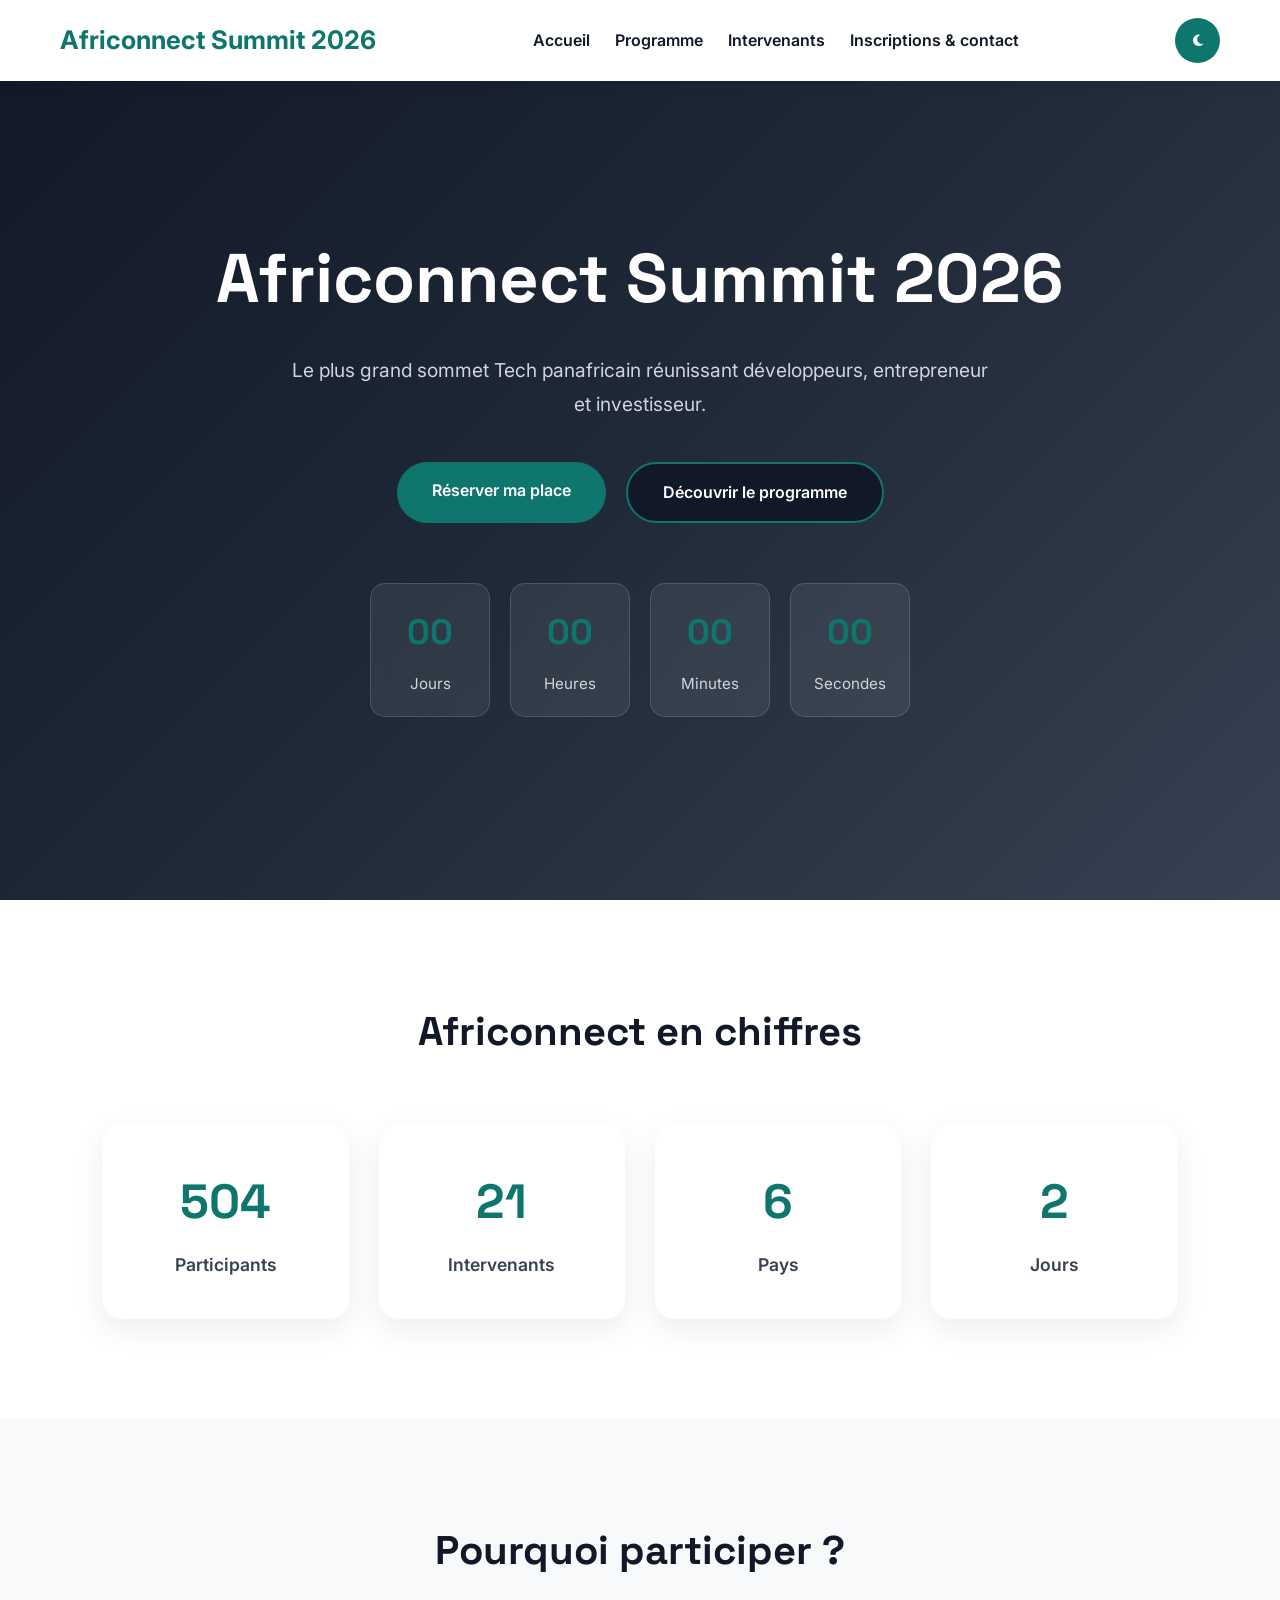
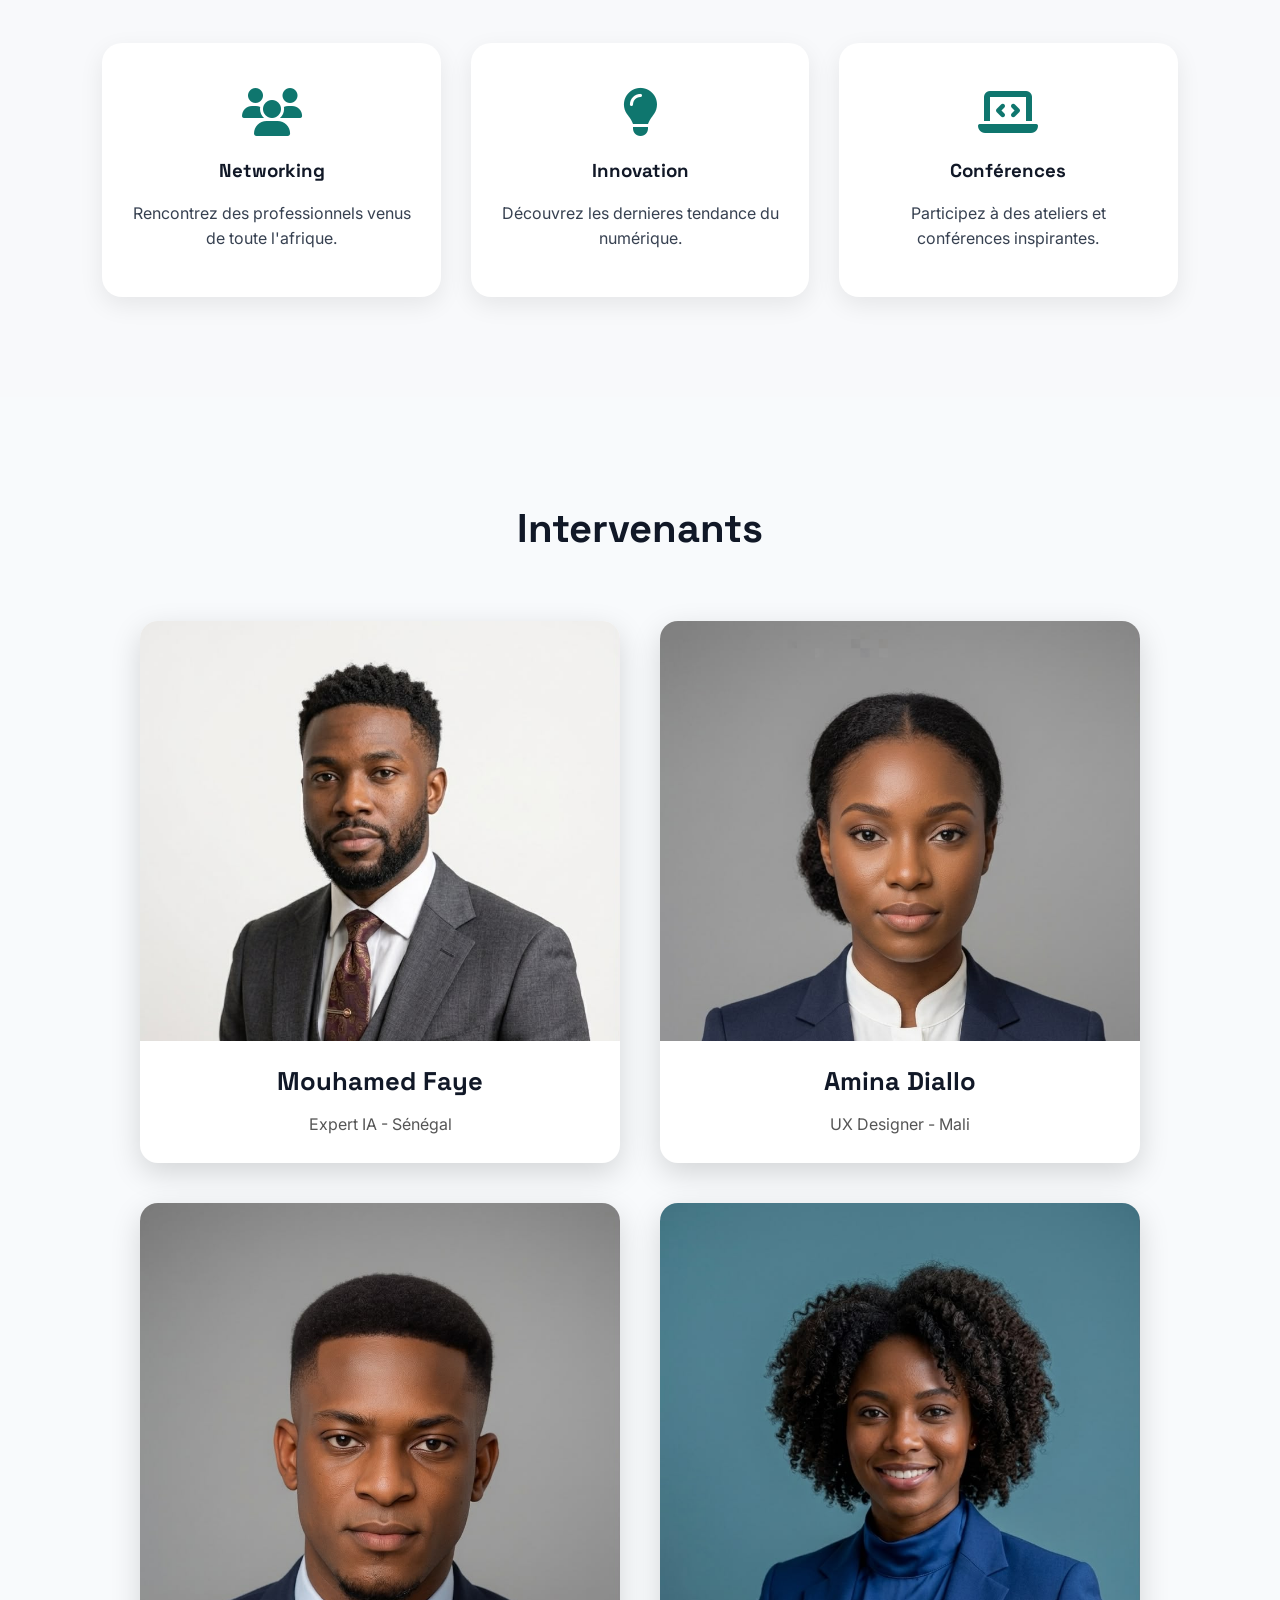
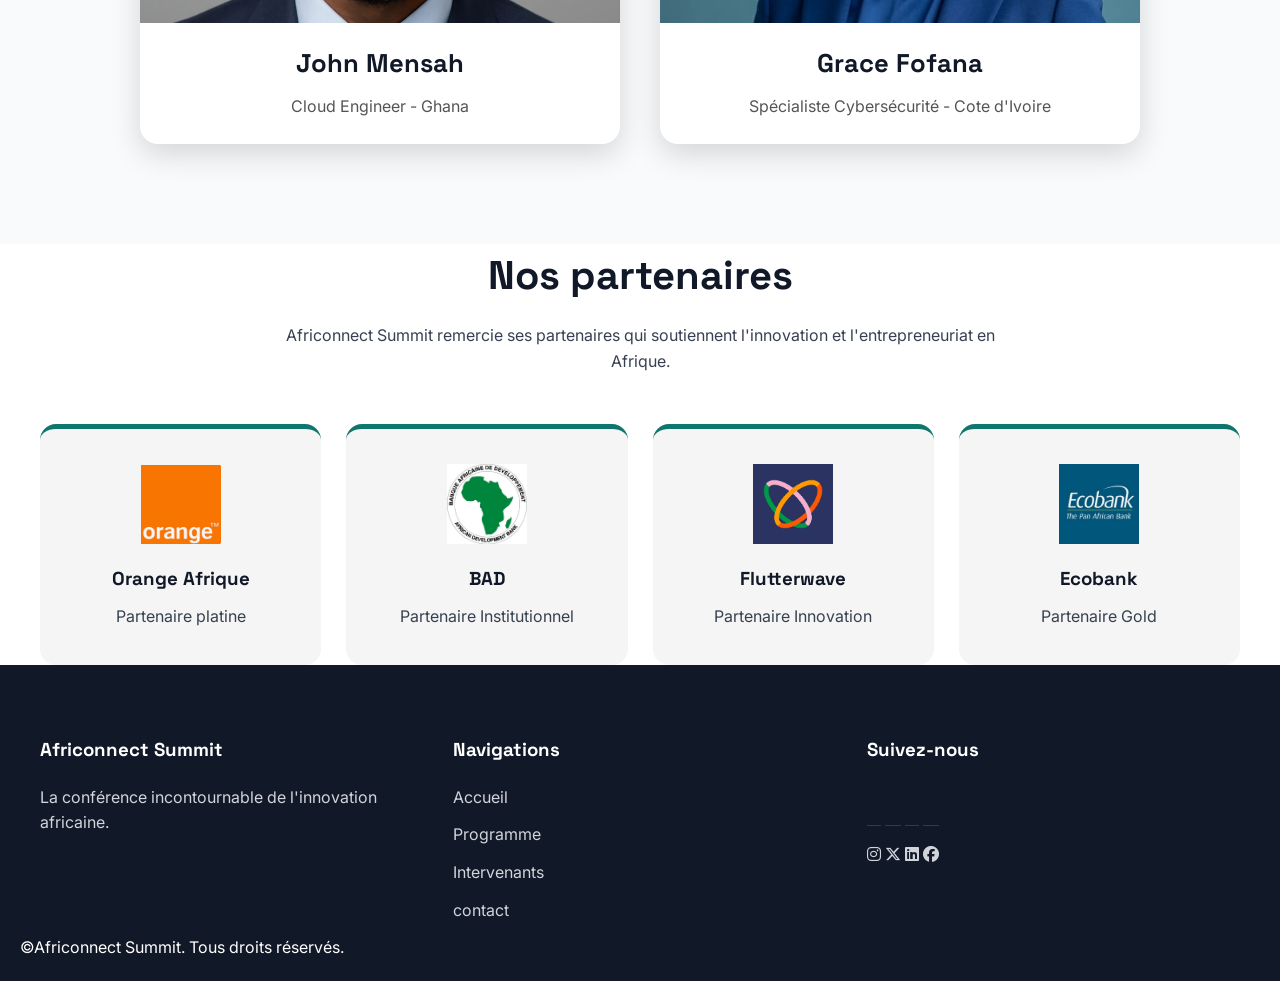
==== commit 416f5f22: "Ajout des fonctionnalité JavaScript du site" ====
--- a/index.html
+++ b/index.html
@@ -29,11 +29,14 @@
             <button id="theme-btn">
                 <i class="fa-solid fa-moon"></i>
             </button>
+            <button id="menu-btn">
+                <i class="fa-solid fa-bars"></i>
+            </button>
         </div>
     </nav>
 </header>
 <main>
-    <section class="hero">
+    <section class="hero hidden fade-in">
         <div class="hero-content">
             <h1>Africonnect Summit 2026</h1>
             <p>
@@ -65,7 +68,7 @@
         </div>
     </section>
 
-    <section class="stats">
+    <section class="stats hidden zoom in">
         <h2>Africonnect en chiffres</h2>
         <div class="stats-grid">
             <article>
@@ -86,7 +89,7 @@
             </article>
         </div>
     </section>
-    <section class="why">
+    <section class="why hidden slide-in">
         <h2> Pourquoi participer ?</h2>
         <div class="why-grid">
             <article>
@@ -113,7 +116,7 @@
         </div>
     </section>
 
-    <section class="speakers">
+    <section class="speakers hidden fade-in">
         <h2>Intervenants</h2>
         <div class="speaker-grid">
             <article  class="speaker-card">
@@ -139,7 +142,7 @@
         </div>
     </section>
 
-    <section class="sponsors">
+    <section class="sponsors hidden zoom-in">
         <h2>Nos partenaires</h2>
         <p  class="section-text">
             Africonnect Summit remercie ses partenaires qui soutiennent 
@@ -201,7 +204,7 @@
 </footer>
 <button id="topBtn">
         <i class="fa-solid fa-arrow-up"></i>
-</button>
+</button> 
 
  <script src="js/main.js"></script>
 </body>
--- a/css/style.css
+++ b/css/style.css
@@ -56,6 +56,64 @@
     margin: auto;
 }
 
+/* Boutton de retour en haut */
+
+#topBtn{
+    position: fixed;
+    bottom: 30px;
+    right: 30px;
+    width: 55px;
+    height: 55px;
+    border: none;
+    border-radius: 50%;
+    background: var(--primary);
+    color: #fff;
+    cursor: pointer;
+    font-size: 1.2rem;
+    opacity: 0;
+    visibility: hidden;
+    transition: .3s ease;
+    z-index: 1000;
+}
+
+#topBtn.show{
+    opacity: 1;
+    visibility: visible;
+}
+
+#topBtn:hover{
+    background: var(--secondary);
+    transform: translateY(-5px);
+}
+
+body.dark-mode #topBtn{
+    background: var(--secondary);
+}
+
+/* Animations */
+
+.hidden{
+    opacity:0;
+    transition:all .8s ease;
+}
+
+.fade-in{
+    transform:translateY(40px);
+}
+
+.slide-in{
+    transform:translateX(-60px);
+}
+
+.zoom-in{
+    transform:scale(.8);
+}
+
+.show{
+    opacity:1;
+    transform:translate(0) scale(1);
+}
+
 /* CSS Header */
 
 .header{
@@ -65,7 +123,14 @@
     background: #fff;
     box-shadow: 0 2px 15px rgba(0,0,0,.08);
     z-index: 1000;
-}
+    transition: all .3s ease;
+}
+
+.header .scrolled{
+    background: rgba(255,255,255,.95);
+    box-shadow: 0 8px 20px rgba(0,0, 0,.15);
+}
+
 .navbar{
     max-width: 1200px;
     margin: auto;
@@ -171,6 +236,10 @@
 body.dark-mode .header{
     background:#111827;
     box-shadow:0 2px 15px rgba(0,0,0,.4);
+}
+
+body.dark-mode .header.{
+    background: rgba(17,24,39,.95);
 }
 
 body.dark-mode .logo{
@@ -940,6 +1009,11 @@
 
 .tab-content{
     animation:fade .5s ease;
+    display: none;
+}
+
+.tab-content.active{
+    display: block;
 }
 
 @keyframes fade{
@@ -1537,9 +1611,21 @@
     }
 }
 
-/* Tablette (768px à 1199px) */
+/* Tablette (768px) */
 
 @media screen and (max-width:768px){
+    #menu-btn{
+        display: block;
+        background: none;
+        border: none;
+        font-size: 1.5rem;
+        cursor: pointer;
+        color: var(--dark);
+    }
+
+    body.dark-mode #menu-btn{
+        color: #fff;
+    }
 
     h1{
         font-size:2.8rem !important;
@@ -1554,7 +1640,21 @@
     }
 
     .nav-links{
+        display: none;
         gap:15px;
+        flex-direction: column;
+        top: 100%;
+        left: 0;
+        width: 100%;
+        background: #fff;
+    }
+
+    body.dark-mode .nav-links{
+        background: #111827;
+    }
+
+    .nav-links.active{
+        display: flex;
     }
 
     .hero{
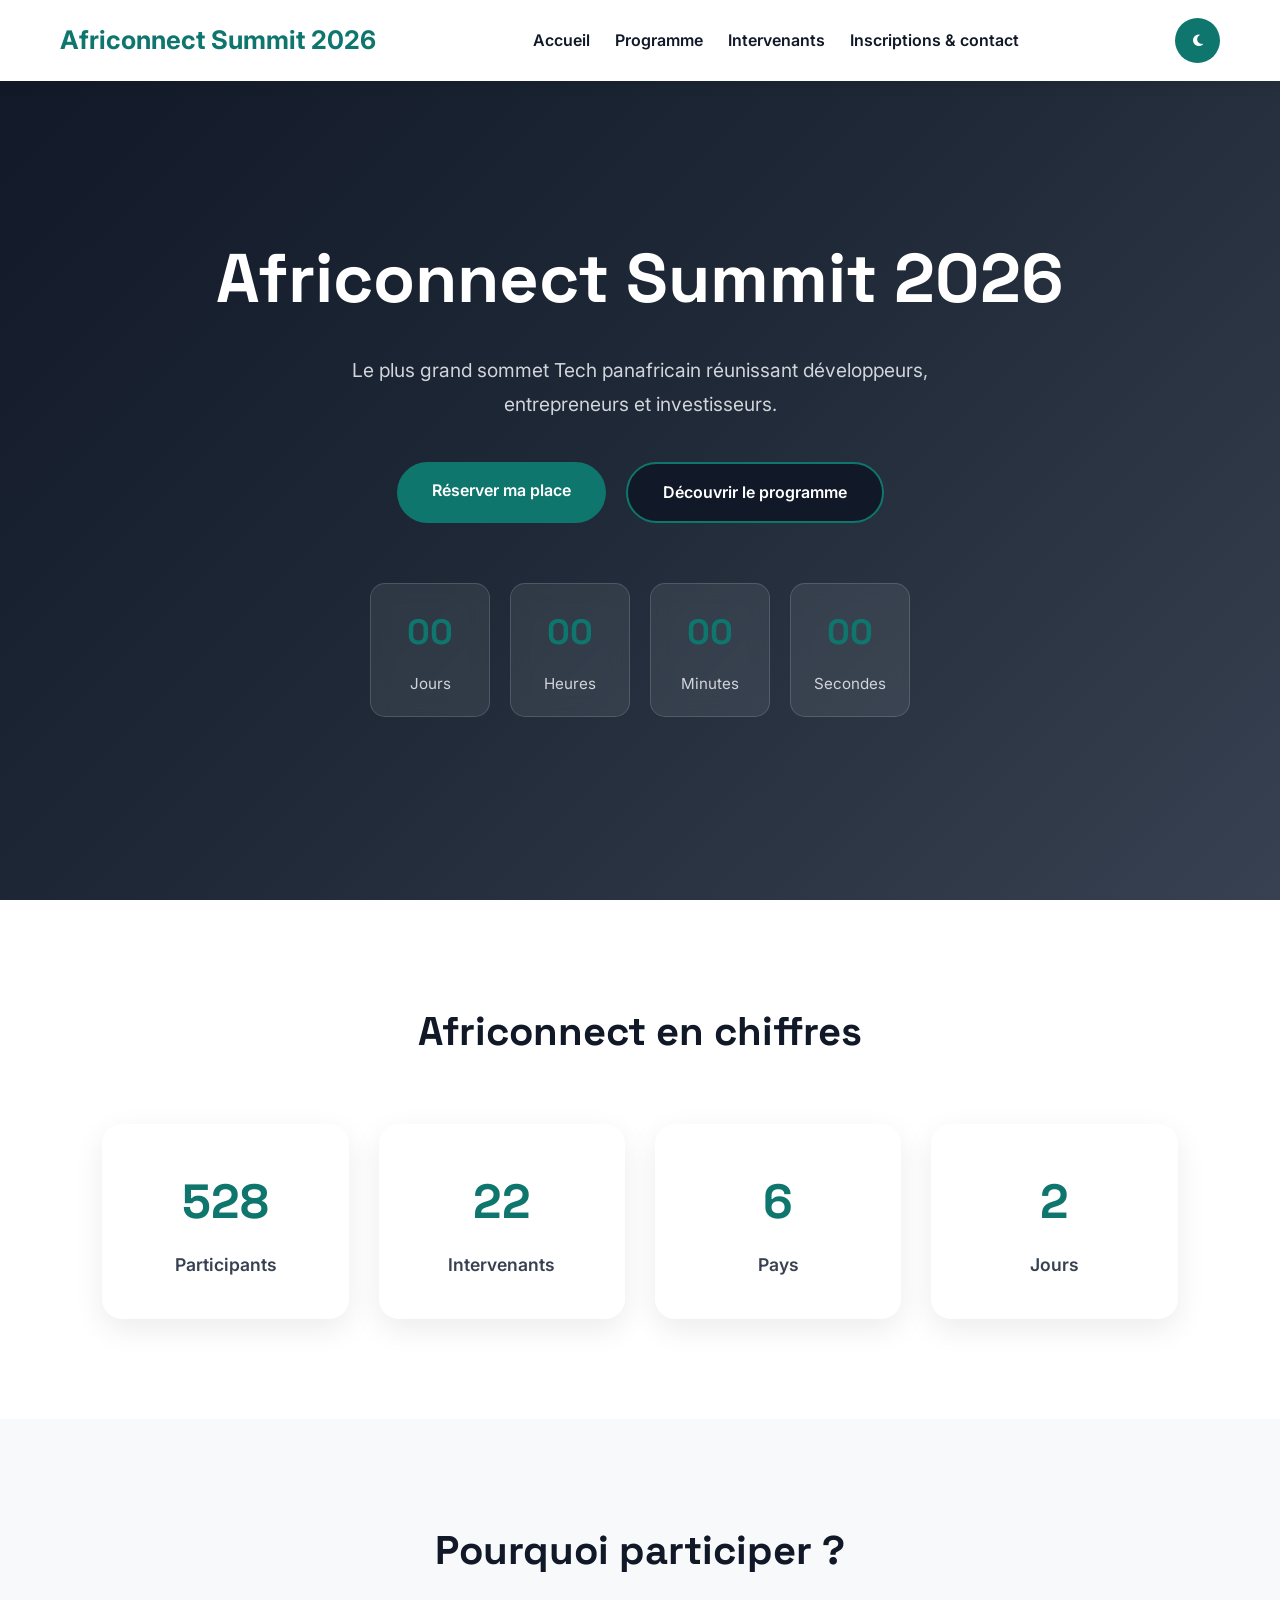
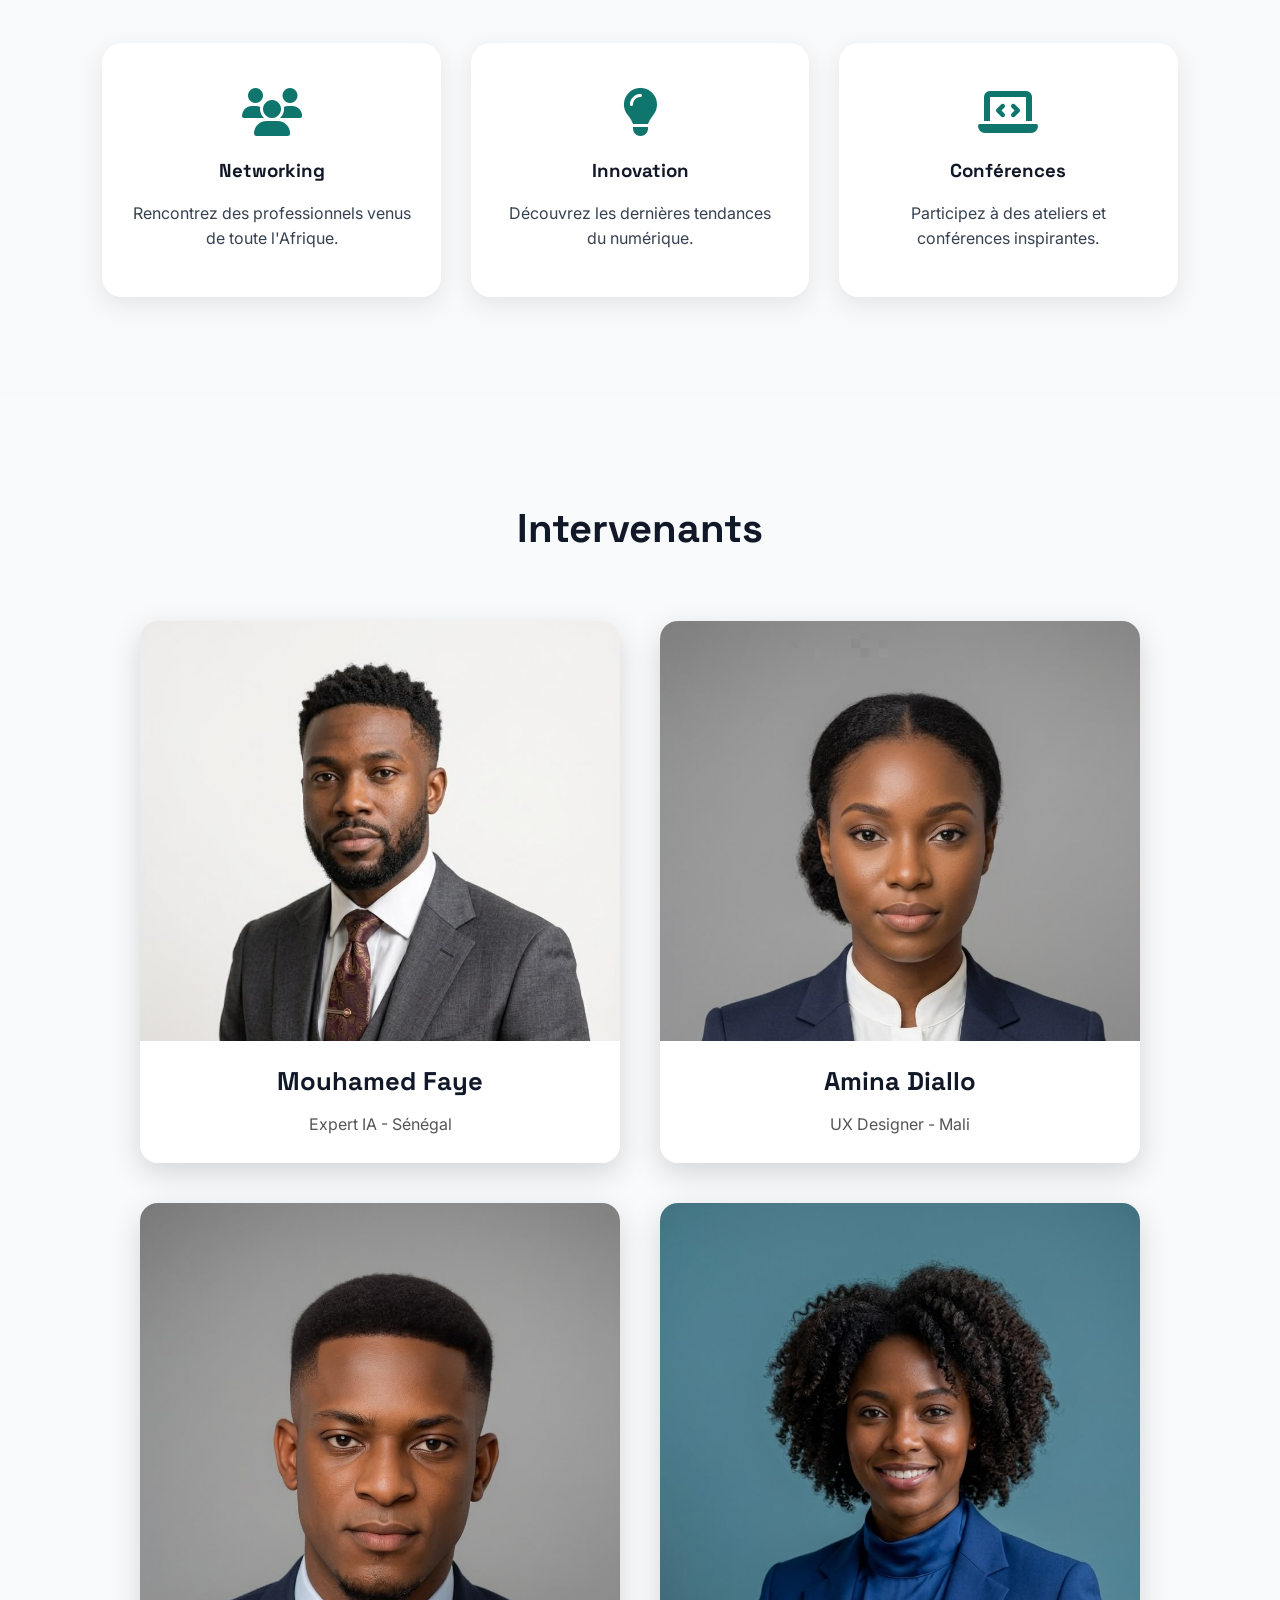
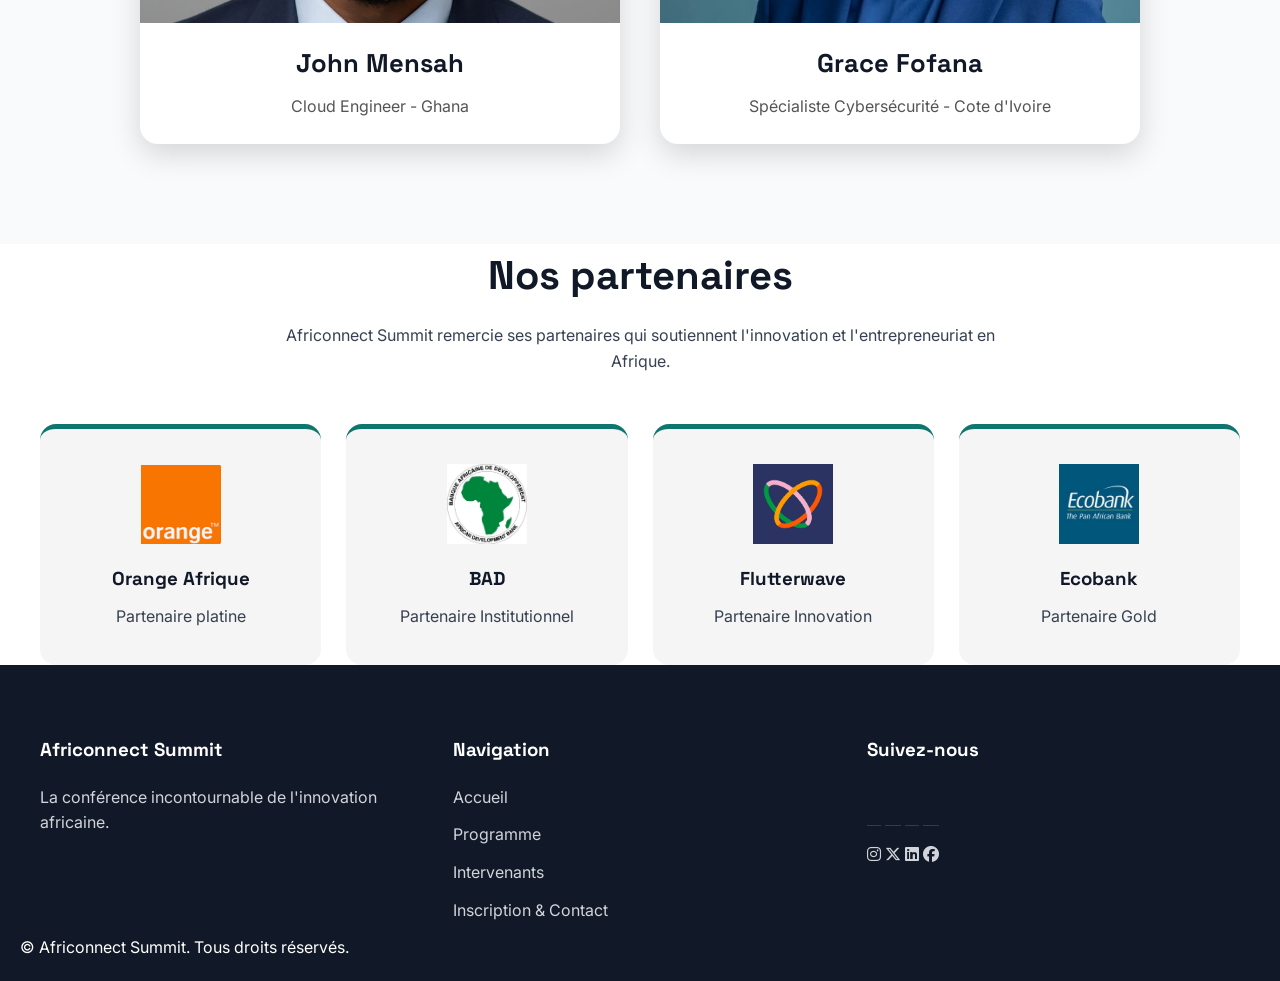
==== commit 51768727: "Correction des erreurs et ajout des commentaires HTML et JavaScript" ====
--- a/index.html
+++ b/index.html
@@ -16,6 +16,7 @@
     <link rel="stylesheet" href="css/style.css">
 </head>
 <body>
+<!-- En téte / Navigations-->
 <header class="header">
     <nav class="navbar">
         <a href="index.html" class="logo">Africonnect Summit 2026</a>
@@ -35,13 +36,15 @@
         </div>
     </nav>
 </header>
+<!-- Contenu principal -->
 <main>
+    <!-- Section hero (accroche et compte à rebours) -->
     <section class="hero hidden fade-in">
         <div class="hero-content">
             <h1>Africonnect Summit 2026</h1>
             <p>
                 Le plus grand sommet Tech panafricain réunissant développeurs,
-                entrepreneur et investisseur.
+                entrepreneurs et investisseurs.
             </p>
             <div class="hero-buttons">
                 <a href="contact.html">Réserver ma place</a>
@@ -67,8 +70,8 @@
             </div>
         </div>
     </section>
-
-    <section class="stats hidden zoom in">
+    <!-- section statistiques -->
+    <section class="stats hidden zoom-in">
         <h2>Africonnect en chiffres</h2>
         <div class="stats-grid">
             <article>
@@ -89,6 +92,7 @@
             </article>
         </div>
     </section>
+    <!-- section avantages (pourquoi participer?) -->
     <section class="why hidden slide-in">
         <h2> Pourquoi participer ?</h2>
         <div class="why-grid">
@@ -96,14 +100,14 @@
                 <i class="fa-solid fa-users"></i>
                 <h3>Networking</h3>
                 <p>
-                    Rencontrez des professionnels venus de toute l'afrique.
+                    Rencontrez des professionnels venus de toute l'Afrique.
                 </p>
             </article>
             <article>
                 <i class="fa-solid fa-lightbulb"></i>
                 <h3>Innovation</h3>
                 <p>
-                   Découvrez les dernieres tendance du numérique. 
+                   Découvrez les dernières tendances du numérique. 
                 </p>
             </article>
              <article>
@@ -115,7 +119,7 @@
             </article>
         </div>
     </section>
-
+    <!-- section intervenants -->
     <section class="speakers hidden fade-in">
         <h2>Intervenants</h2>
         <div class="speaker-grid">
@@ -141,7 +145,7 @@
             </article>
         </div>
     </section>
-
+    <!-- section partenaire / sponsors -->
     <section class="sponsors hidden zoom-in">
         <h2>Nos partenaires</h2>
         <p  class="section-text">
@@ -172,7 +176,7 @@
         </div>
     </section>
 </main> 
-
+<!-- Pied de page (footer) -->
 <footer>
     <div  class="footer-container">
         <div>
@@ -182,12 +186,12 @@
             </p>
         </div>
         <div>
-            <h3>Navigations</h3>
+            <h3>Navigation</h3>
             <ul>
                 <li><a href="index.html">Accueil</a></li>
                 <li><a href="programme.html">Programme</a></li>
                 <li><a href="intervenants.html">Intervenants</a></li>
-                <li><a href="contact.html">contact</a></li>
+                <li><a href="contact.html">Inscription & Contact</a></li>
             </ul>
         </div>
         <div>
@@ -199,7 +203,7 @@
         </div>
     </div>
     <p class="copyright">
-       &copy;<span id="year"></span>Africonnect Summit. Tous droits réservés.
+       &copy; <span id="year"></span>Africonnect Summit. Tous droits réservés.
     </p>
 </footer>
 <button id="topBtn">
--- a/css/style.css
+++ b/css/style.css
@@ -238,7 +238,7 @@
     box-shadow:0 2px 15px rgba(0,0,0,.4);
 }
 
-body.dark-mode .header.{
+body.dark-mode .header{
     background: rgba(17,24,39,.95);
 }
 
@@ -1262,6 +1262,10 @@
 
 /* CSS page contact */
 
+.contact-info h2{
+    color: #ffff;
+}
+
 .contact-section{
     padding:140px 8% 100px;
     background:#f8fafc;
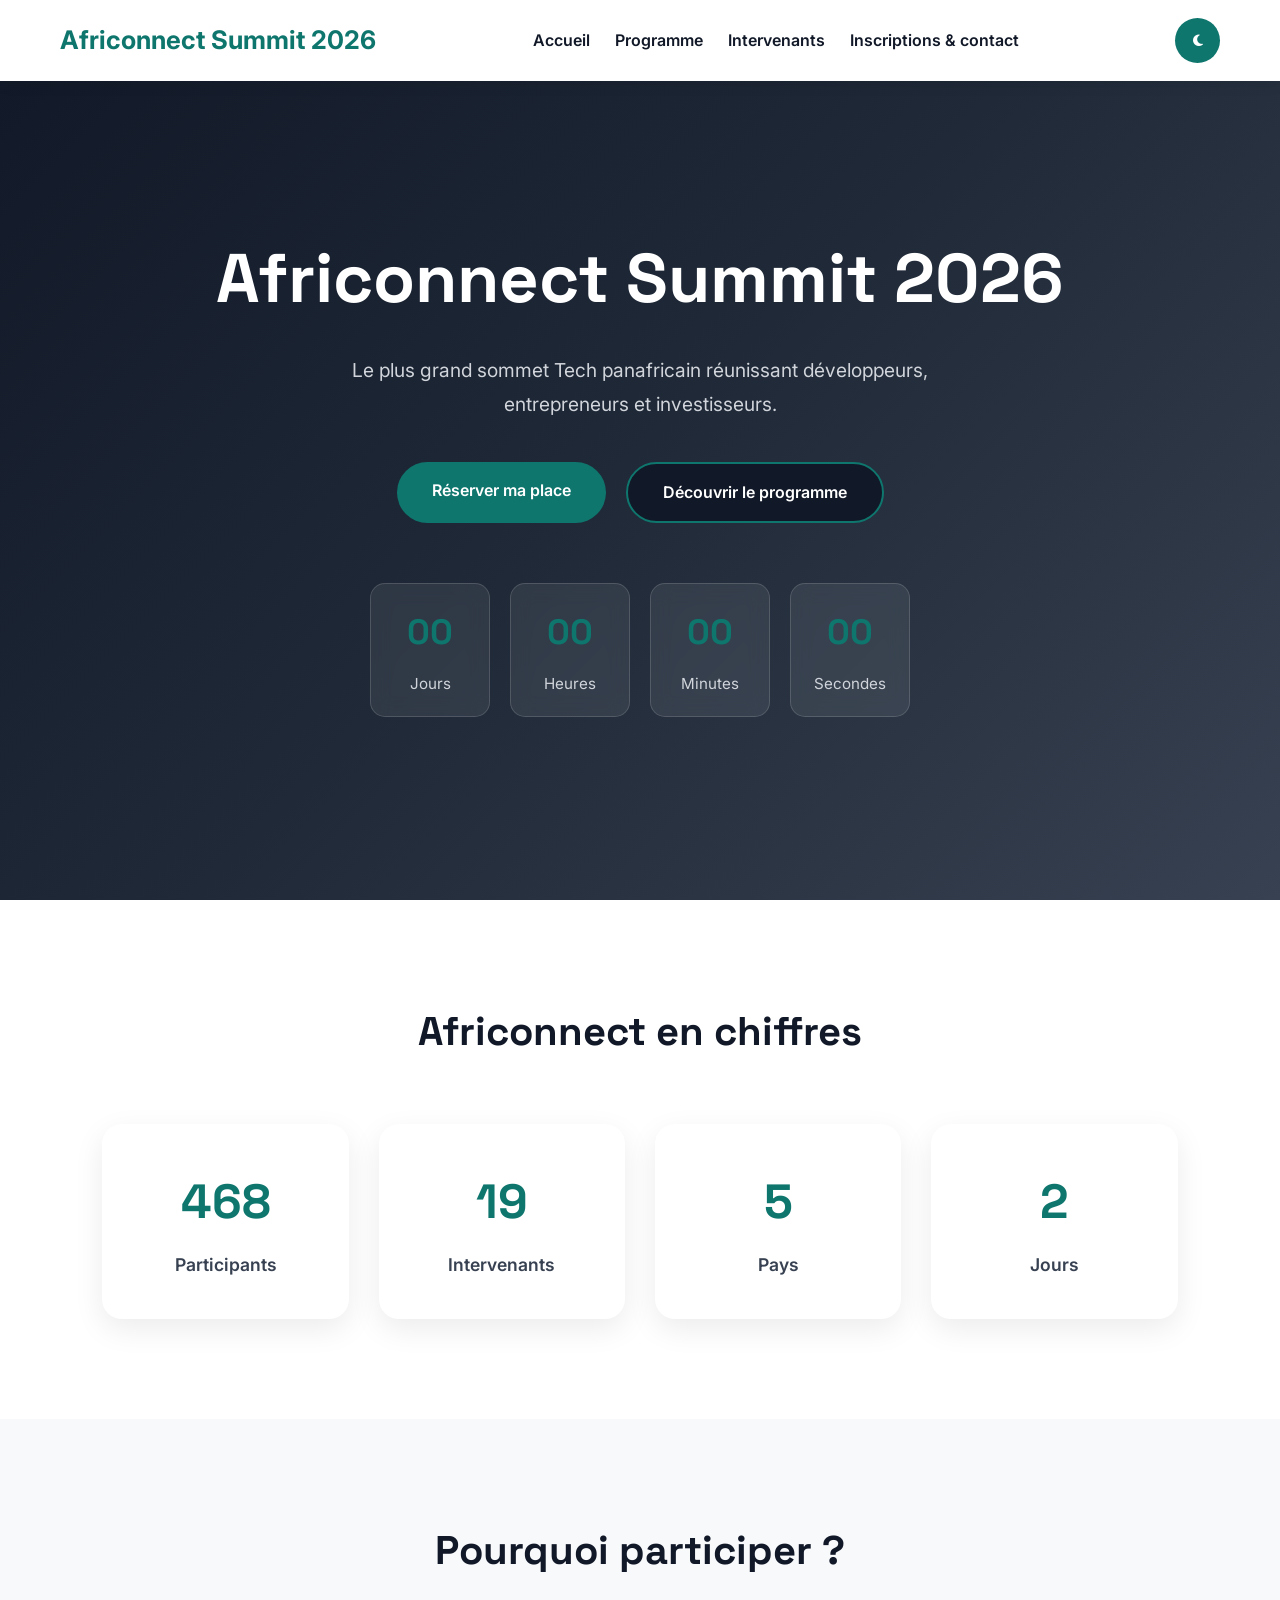
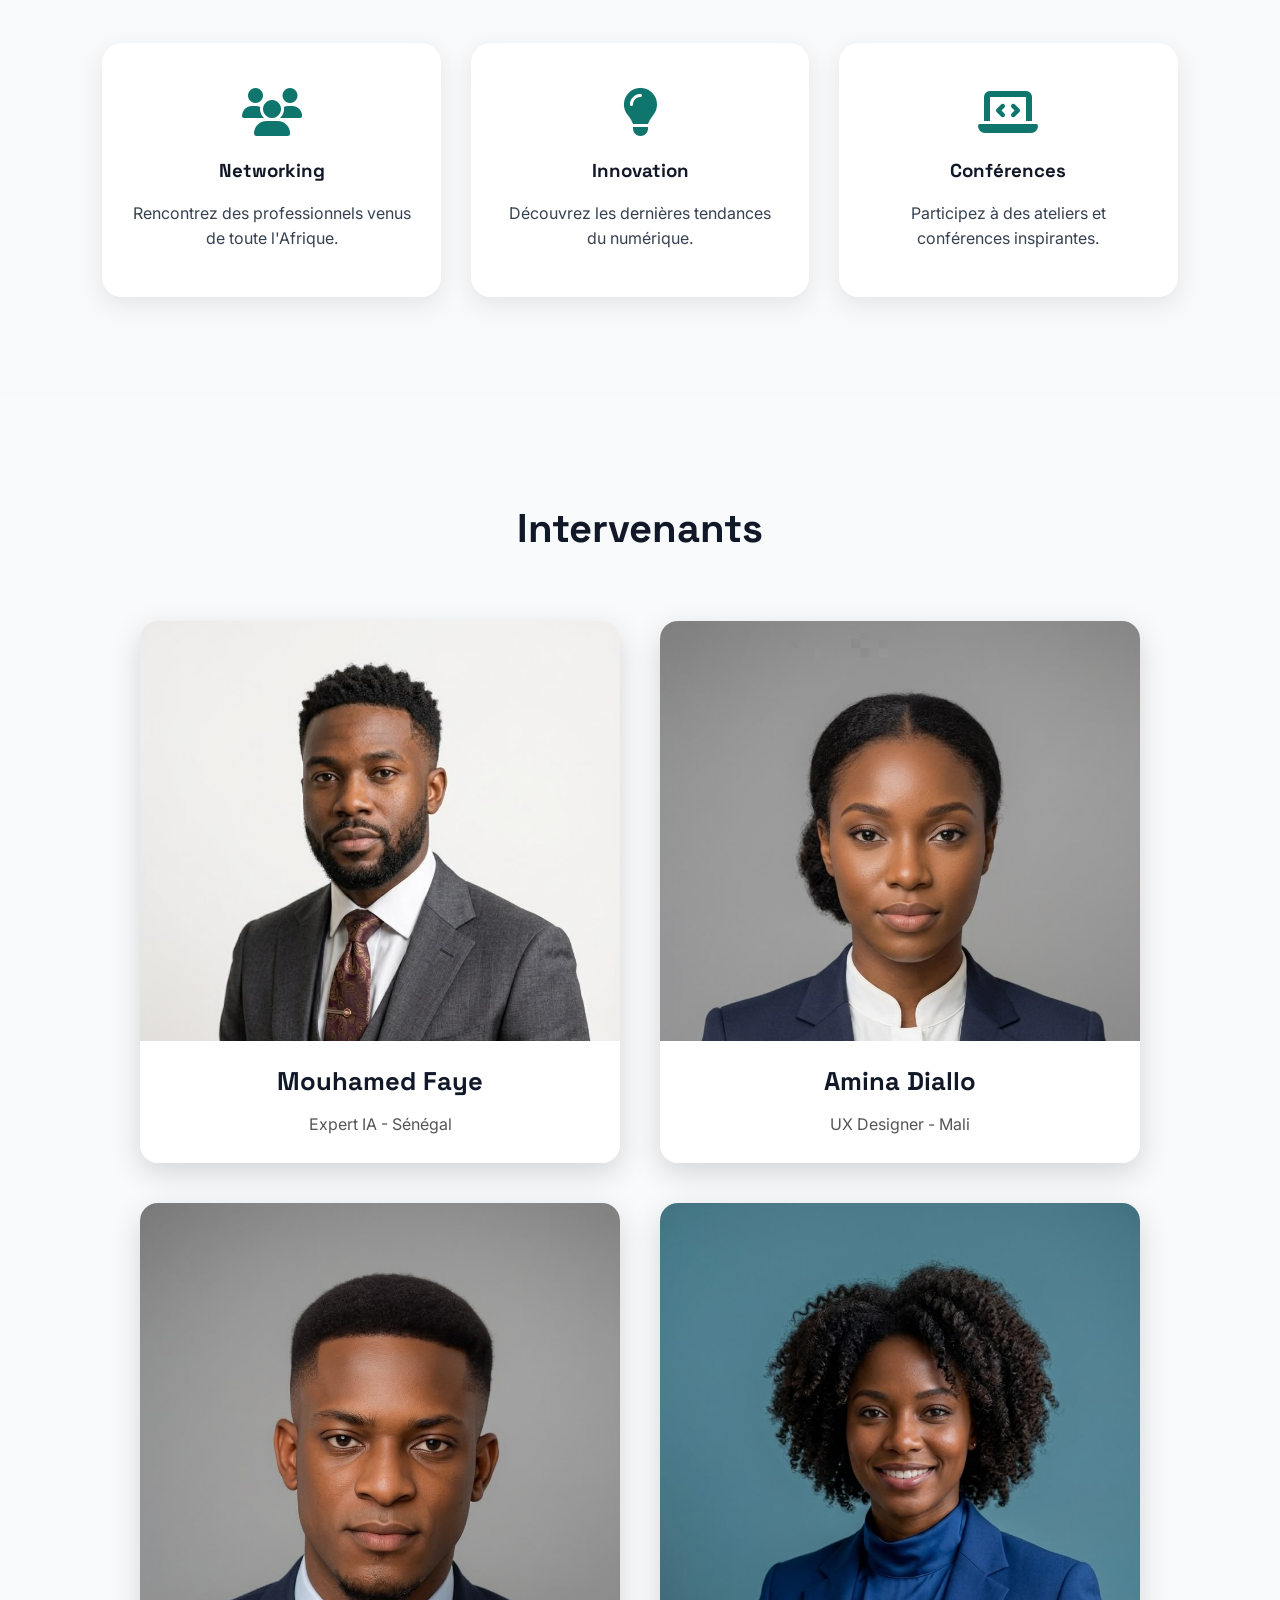
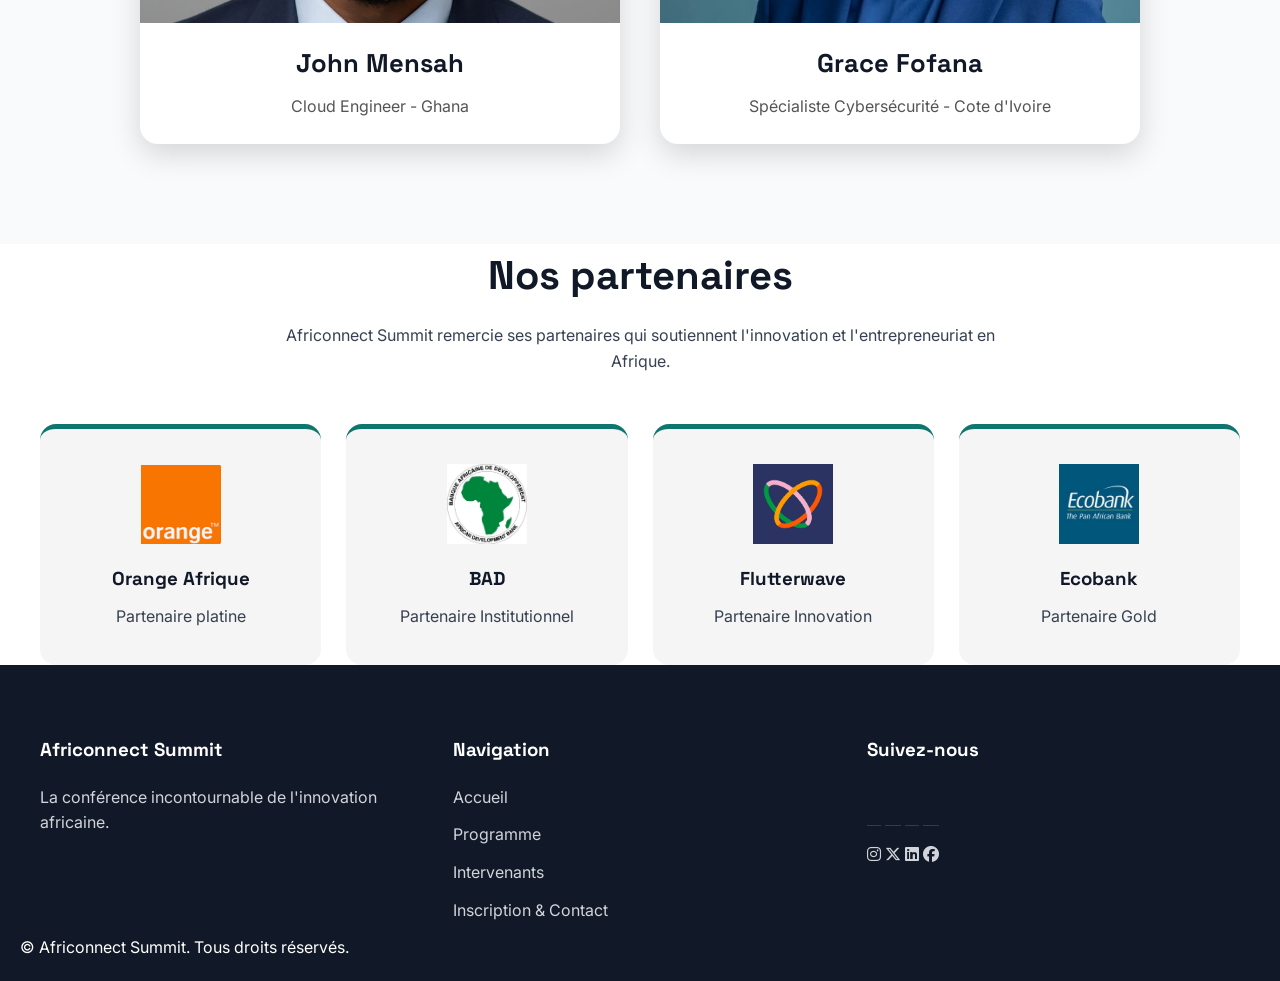
==== commit 2f9add05: "docs: Ajout du README et déploiement du site" ====
--- a/index.html
+++ b/index.html
@@ -203,7 +203,7 @@
         </div>
     </div>
     <p class="copyright">
-       &copy; <span id="year"></span>Africonnect Summit. Tous droits réservés.
+       &copy; <span id="year"></span> Africonnect Summit. Tous droits réservés.
     </p>
 </footer>
 <button id="topBtn">
